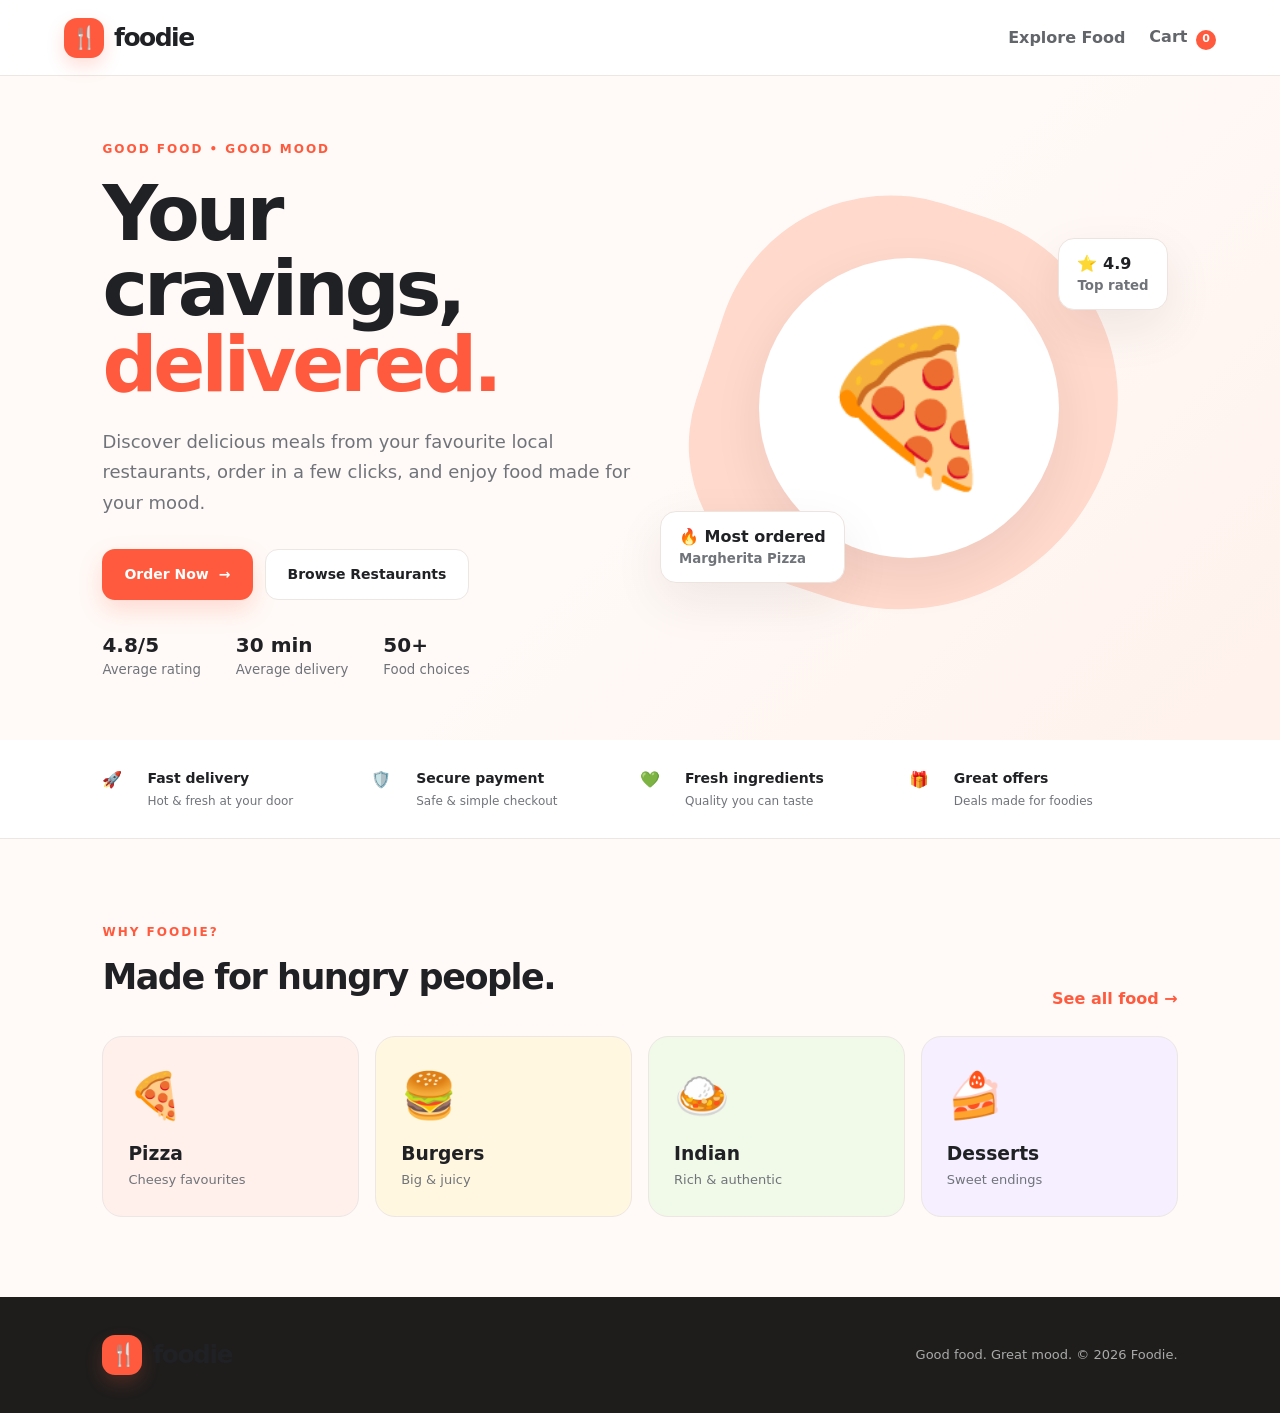
==== index.html @ fc05cea2 "Initial Foodie website" ====
<!DOCTYPE html>
<html lang="en">

<head>
    <meta charset="UTF-8">
    <meta name="viewport" content="width=device-width, initial-scale=1.0">

    <title>Foodie — Deliciousness Delivered</title>

    <link rel="stylesheet" href="style.css">
</head>

<body class="landing-page">

    <!-- ================= NAVBAR ================= -->

    <header class="navbar">

        <a class="brand" href="index.html">
            <span class="logo-mark">🍴</span>
            <span>foodie</span>
        </a>

        <nav>
            <a href="menu.html">Explore Food</a>

            <a href="cart.html">
                Cart
                <span class="cart-badge cart-count">0</span>
            </a>
        </nav>

    </header>


    <!-- ================= MAIN ================= -->

    <main>

        <!-- HERO SECTION -->

        <section class="hero">

            <div class="hero-copy">

                <span class="eyebrow">
                    GOOD FOOD • GOOD MOOD
                </span>

                <h1>
                    Your cravings,
                    <br>
                    <span>delivered.</span>
                </h1>

                <p>
                    Discover delicious meals from your favourite local
                    restaurants, order in a few clicks, and enjoy food
                    made for your mood.
                </p>


                <div class="hero-actions">

                    <a class="btn btn-primary" href="menu.html">
                        Order Now
                        <span>→</span>
                    </a>

                    <a class="btn btn-light" href="menu.html#restaurants">
                        Browse Restaurants
                    </a>

                </div>


                <div class="trust-row">

                    <div>
                        <strong>4.8/5</strong>
                        <small>Average rating</small>
                    </div>

                    <div>
                        <strong>30 min</strong>
                        <small>Average delivery</small>
                    </div>

                    <div>
                        <strong>50+</strong>
                        <small>Food choices</small>
                    </div>

                </div>

            </div>


            <!-- HERO FOOD DESIGN -->

            <div class="hero-art">

                <div class="blob"></div>

                <div class="food-card floating-card card-top">
                    ⭐ 4.9
                    <small>Top rated</small>
                </div>

                <div class="food-plate">
                    🍕
                </div>

                <div class="food-card floating-card card-bottom">
                    🔥 Most ordered
                    <small>Margherita Pizza</small>
                </div>

            </div>

        </section>


        <!-- ================= FEATURES ================= -->

        <section class="feature-strip">

            <div>
                🚀
                <strong>Fast delivery</strong>
                <span>Hot & fresh at your door</span>
            </div>

            <div>
                🛡️
                <strong>Secure payment</strong>
                <span>Safe & simple checkout</span>
            </div>

            <div>
                💚
                <strong>Fresh ingredients</strong>
                <span>Quality you can taste</span>
            </div>

            <div>
                🎁
                <strong>Great offers</strong>
                <span>Deals made for foodies</span>
            </div>

        </section>


        <!-- ================= CATEGORIES ================= -->

        <section class="home-section">

            <div class="section-heading">

                <div>

                    <span class="eyebrow">
                        WHY FOODIE?
                    </span>

                    <h2>
                        Made for hungry people.
                    </h2>

                </div>

                <a href="menu.html">
                    See all food →
                </a>

            </div>


            <div class="category-grid">

                <a href="menu.html?category=Pizza"
                   class="category-card pizza">

                    <span>🍕</span>

                    <h3>Pizza</h3>

                    <p>
                        Cheesy favourites
                    </p>

                </a>


                <a href="menu.html?category=Burger"
                   class="category-card burger">

                    <span>🍔</span>

                    <h3>Burgers</h3>

                    <p>
                        Big & juicy
                    </p>

                </a>


                <a href="menu.html?category=Indian"
                   class="category-card indian">

                    <span>🍛</span>

                    <h3>Indian</h3>

                    <p>
                        Rich & authentic
                    </p>

                </a>


                <a href="menu.html?category=Dessert"
                   class="category-card dessert">

                    <span>🍰</span>

                    <h3>Desserts</h3>

                    <p>
                        Sweet endings
                    </p>

                </a>

            </div>

        </section>

    </main>


    <!-- ================= FOOTER ================= -->

    <footer class="footer">

        <div class="brand">

            <span class="logo-mark">
                🍴
            </span>

            <span>
                foodie
            </span>

        </div>

        <p>
            Good food. Great mood. © 2026 Foodie.
        </p>

    </footer>

</body>

</html>
---- style.css ----
/* =========================================
   FOODIE WEBSITE
   MAIN CSS
========================================= */


/* =========================================
   ROOT VARIABLES
========================================= */

:root {

    --primary: #ff5a3d;

    --primary-dark: #e94328;

    --ink: #202124;

    --muted: #70747a;

    --bg: #fffaf7;

    --card: #ffffff;

    --line: #ece7e3;

    --green: #21a366;

    --shadow:
        0 18px 50px rgba(50, 30, 20, 0.08);

    font-family:
        Inter,
        ui-sans-serif,
        system-ui,
        -apple-system,
        BlinkMacSystemFont,
        "Segoe UI",
        sans-serif;
}


/* =========================================
   BASIC RESET
========================================= */

* {

    box-sizing: border-box;

}


html {

    scroll-behavior: smooth;

}


body {

    margin: 0;

    background: var(--bg);

    color: var(--ink);

    line-height: 1.5;

}


a {

    text-decoration: none;

    color: inherit;

}


/* =========================================
   NAVBAR
========================================= */

.navbar {

    height: 76px;

    padding:
        0
        clamp(20px, 5vw, 80px);

    display: flex;

    align-items: center;

    gap: 35px;

    background:
        rgba(255, 255, 255, 0.9);

    border-bottom:
        1px solid var(--line);

    position: sticky;

    top: 0;

    z-index: 10;

    backdrop-filter: blur(12px);

}


/* BRAND */

.brand {

    display: flex;

    align-items: center;

    gap: 10px;

    font-size: 25px;

    font-weight: 900;

    letter-spacing: -1.5px;

    color: var(--ink);

}


/* LOGO */

.logo-mark {

    display: grid;

    place-items: center;

    width: 40px;

    height: 40px;

    border-radius: 13px;

    background:
        var(--primary);

    color: white;

    font-size: 22px;

    box-shadow:
        0 8px 18px #ff5a3d33;

}


/* NAV LINKS */

.navbar nav {

    display: flex;

    align-items: center;

    gap: 24px;

    margin-left: auto;

    font-weight: 700;

    color: #62656a;

}


.navbar nav a:hover,

.navbar nav a.active {

    color: var(--primary);

}


/* CART BADGE */

.cart-badge {

    display: inline-grid;

    place-items: center;

    min-width: 20px;

    height: 20px;

    padding: 0 5px;

    border-radius: 10px;

    background: var(--primary);

    color: white;

    font-size: 11px;

    margin-left: 3px;

}


/* =========================================
   SEARCH
========================================= */

.search-wrap {

    flex: 1;

    max-width: 430px;

    margin-left: auto;

    margin-right: auto;

    display: flex;

    align-items: center;

    gap: 10px;

    background: #f7f4f2;

    border:
        1px solid var(--line);

    padding: 10px 15px;

    border-radius: 14px;

}


.search-wrap input {

    border: 0;

    outline: 0;

    background: transparent;

    width: 100%;

    font-size: 14px;

}


/* =========================================
   HERO
========================================= */

.hero {

    min-height: 590px;

    display: grid;

    grid-template-columns: 1fr 1fr;

    align-items: center;

    padding:
        60px
        clamp(25px, 8vw, 130px);

    overflow: hidden;

    background:
        linear-gradient(
            135deg,
            #fffaf7 55%,
            #fff1eb
        );

}


/* HERO TEXT */

.eyebrow {

    font-size: 12px;

    font-weight: 900;

    letter-spacing: 2px;

    color: var(--primary);

}


h1 {

    font-size:
        clamp(44px, 6vw, 78px);

    line-height: .98;

    letter-spacing: -4px;

    margin:
        16px 0 25px;

}


h1 span,

.menu-hero h1 span {

    color: var(--primary);

}


.hero-copy > p {

    max-width: 570px;

    font-size: 18px;

    color: var(--muted);

    line-height: 1.7;

}


/* HERO BUTTONS */

.hero-actions {

    display: flex;

    gap: 12px;

    margin: 30px 0;

}


/* =========================================
   BUTTONS
========================================= */

.btn {

    border: 0;

    border-radius: 13px;

    padding:
        14px
        22px;

    font-weight: 800;

    display: inline-flex;

    justify-content: center;

    align-items: center;

    gap: 10px;

    cursor: pointer;

    font-size: 14px;

    transition: .2s;

}


.btn-primary {

    background:
        var(--primary);

    color: white;

    box-shadow:
        0 10px 25px #ff5a3d33;

}


.btn-primary:hover {

    background:
        var(--primary-dark);

    transform:
        translateY(-1px);

}


.btn-light {

    background: white;

    border:
        1px solid var(--line);

}


.full {

    width: 100%;

}


/* =========================================
   HERO TRUST
========================================= */

.trust-row {

    display: flex;

    gap: 35px;

}


.trust-row div {

    display: flex;

    flex-direction: column;

}


.trust-row strong {

    font-size: 20px;

}


.trust-row small,

.food-card small {

    color: var(--muted);

}


/* =========================================
   HERO IMAGE/FOOD
========================================= */

.hero-art {

    min-height: 450px;

    position: relative;

    display: grid;

    place-items: center;

}


.blob {

    position: absolute;

    width: 410px;

    height: 410px;

    background: #ffd9cc;

    border-radius:
        48%
        52%
        60%
        40%;

    transform:
        rotate(18deg);

}


.food-plate {

    position: relative;

    z-index: 2;

    width: 300px;

    height: 300px;

    border-radius: 50%;

    display: grid;

    place-items: center;

    background: white;

    box-shadow:
        var(--shadow);

    font-size: 150px;

}


.floating-card {

    position: absolute;

    z-index: 3;

    background: white;

    border:
        1px solid #eee4df;

    border-radius: 16px;

    padding:
        13px
        18px;

    box-shadow:
        var(--shadow);

    font-weight: 800;

    display: flex;

    flex-direction: column;

}


.card-top {

    top: 55px;

    right: 10px;

}


.card-bottom {

    bottom: 50px;

    left: 20px;

}


/* =========================================
   FEATURE STRIP
========================================= */

.feature-strip {

    display: grid;

    grid-template-columns:
        repeat(4, 1fr);

    background: white;

    padding:
        28px
        clamp(25px, 8vw, 130px);

    border-bottom:
        1px solid var(--line);

}


.feature-strip div {

    display: grid;

    grid-template-columns:
        35px 1fr;

    column-gap: 10px;

}


.feature-strip strong,

.feature-strip span {

    grid-column: 2;

}


.feature-strip strong {

    font-size: 14px;

}


.feature-strip span {

    font-size: 12px;

    color: var(--muted);

}


/* =========================================
   HOME CATEGORIES
========================================= */

.home-section {

    padding:
        80px
        clamp(25px, 8vw, 130px);

}


.section-heading {

    display: flex;

    justify-content: space-between;

    align-items: end;

    margin-bottom: 25px;

}


.section-heading h2,

.restaurant-banner h2 {

    font-size: 35px;

    letter-spacing: -1.5px;

    margin: 8px 0;

}


.section-heading > a {

    color: var(--primary);

    font-weight: 800;

}


/* CATEGORY GRID */

.category-grid {

    display: grid;

    grid-template-columns:
        repeat(4, 1fr);

    gap: 16px;

}


.category-card {

    padding: 25px;

    border-radius: 20px;

    min-height: 170px;

    border:
        1px solid var(--line);

    transition: .2s;

}


.category-card:hover {

    transform:
        translateY(-5px);

    box-shadow:
        var(--shadow);

}


.category-card span {

    font-size: 45px;

}


.category-card h3 {

    margin:
        10px 0 0;

}


.category-card p {

    margin:
        2px 0;

    color: var(--muted);

    font-size: 13px;

}


.pizza {

    background: #fff0ec;

}


.burger {

    background: #fff7df;

}


.indian {

    background: #f1f9e9;

}


.dessert {

    background: #f5efff;

}


/* =========================================
   FOOTER
========================================= */

.footer {

    padding:
        35px
        clamp(25px, 8vw, 130px);

    background:
        #1e1d1c;

    color: white;

    display: flex;

    justify-content: space-between;

    align-items: center;

}


.footer p {

    color: #aaa;

    font-size: 13px;

}


/* =========================================
   MENU PAGE
========================================= */

.menu-main,

.checkout-main {

    max-width: 1250px;

    margin: auto;

    padding:
        50px
        25px
        90px;

}


.menu-hero {

    display: flex;

    justify-content: space-between;

    align-items: end;

    margin-bottom: 35px;

}


.menu-hero h1 {

    font-size: 52px;

    letter-spacing: -3px;

    margin-bottom: 0;

}


/* DELIVERY */

.delivery-pill {

    display: flex;

    align-items: center;

    gap: 12px;

    padding:
        12px
        17px;

    background: white;

    border:
        1px solid var(--line);

    border-radius: 15px;

    box-shadow:
        0 8px 30px #00000008;

}


.delivery-pill span {

    display: flex;

    flex-direction: column;

    font-size: 13px;

}


.delivery-pill small {

    color: var(--muted);

}


/* FILTER */

.filter-area {

    display: flex;

    gap: 15px;

    justify-content: space-between;

    margin-bottom: 30px;

}


.chips {

    display: flex;

    gap: 8px;

    flex-wrap: wrap;

}


.chip {

    border:
        1px solid var(--line);

    background: white;

    padding:
        10px
        15px;

    border-radius: 20px;

    font-weight: 700;

    cursor: pointer;

}


.chip.active,

.chip:hover {

    background:
        var(--primary);

    border-color:
        var(--primary);

    color: white;

}


/* SORT */

.sort-select {

    border:
        1px solid var(--line);

    border-radius: 12px;

    background: white;

    padding:
        0
        14px;

    font-weight: 700;

}


/* =========================================
   RESTAURANT BANNER
========================================= */

.restaurant-banner {

    background:
        #2a2623;

    color: white;

    border-radius: 22px;

    padding:
        28px
        35px;

    display: flex;

    justify-content: space-between;

    align-items: center;

    margin-bottom: 25px;

}


.restaurant-banner h2 {

    margin:
        5px 0;

    font-size: 28px;

}


.restaurant-banner p {

    margin: 0;

    color: #c4bfbc;

}


.banner-icon {

    font-size: 60px;

}


/* =========================================
   FOOD GRID
========================================= */

.food-grid {

    display: grid;

    grid-template-columns:
        repeat(3, 1fr);

    gap: 20px;

}


.food-card-item {

    background: white;

    border:
        1px solid var(--line);

    border-radius: 20px;

    overflow: hidden;

    box-shadow:
        0 8px 25px #00000005;

    transition: .2s;

}


.food-card-item:hover {

    transform:
        translateY(-4px);

    box-shadow:
        var(--shadow);

}


/* FOOD IMAGE */

.food-image {

    height: 190px;

    display: grid;

    place-items: center;

    font-size: 85px;

    position: relative;

}


.food-image .tag {

    position: absolute;

    top: 12px;

    left: 12px;

    background: white;

    border-radius: 8px;

    padding:
        5px
        8px;

    font-size: 11px;

    font-weight: 900;

}


/* FOOD INFO */

.food-info {

    padding: 18px;

}


.food-info h3 {

    margin:
        0 0 4px;

    font-size: 18px;

}


.restaurant {

    color: var(--muted);

    font-size: 12px;

}


.rating {

    color: #e99b00;

    font-weight: 800;

    font-size: 13px;

}


.food-bottom {

    display: flex;

    justify-content: space-between;

    align-items: center;

    margin-top: 15px;

}


.price {

    font-weight: 900;

    font-size: 18px;

}


/* ADD BUTTON */

.add-btn {

    border: 0;

    background:
        #fff0ec;

    color:
        var(--primary);

    border-radius: 10px;

    padding:
        9px
        14px;

    font-weight: 900;

    cursor: pointer;

}


.add-btn:hover {

    background:
        var(--primary);

    color: white;

}


/* =========================================
   EMPTY STATE
========================================= */

.empty-state {

    text-align: center;

    padding: 60px 20px;

    color: var(--muted);

}


.empty-state span {

    font-size: 45px;

}


.empty-state h3 {

    color: var(--ink);

    margin-bottom: 3px;

}


.hidden {

    display: none !important;

}


/* =========================================
   PAGE TITLE
========================================= */

.page-title h1 {

    font-size: 48px;

    letter-spacing: -2px;

    margin:
        10px 0;

}


.page-title p {

    color: var(--muted);

}


/* =========================================
   CART
========================================= */

.cart-layout,

.checkout-layout {

    display: grid;

    grid-template-columns:
        1.6fr
        .8fr;

    gap: 25px;

    align-items: start;

}


.cart-panel,

.form-panel,

.summary-card {

    background: white;

    border:
        1px solid var(--line);

    border-radius: 20px;

    padding: 25px;

}


/* CART HEADER */

.panel-head {

    display: flex;

    justify-content: space-between;

    border-bottom:
        1px solid var(--line);

    padding-bottom: 15px;

    margin-bottom: 5px;

}


.panel-head h2,

.summary-card h2 {

    margin: 0;

}


.panel-head span {

    color: var(--muted);

    font-size: 13px;

}


/* CART LINE */

.cart-line {

    display: grid;

    grid-template-columns:
        75px
        1fr
        auto;

    gap: 15px;

    align-items: center;

    padding:
        17px 0;

    border-bottom:
        1px solid var(--line);

}


.cart-thumb {

    width: 75px;

    height: 65px;

    border-radius: 12px;

    display: grid;

    place-items: center;

    font-size: 35px;

}


.cart-line h3 {

    margin: 0;

    font-size: 15px;

}


.cart-line p {

    margin:
        3px 0;

    color: var(--muted);

    font-size: 12px;

}


.remove {

    border: 0;

    background: transparent;

    color: #aaa;

    cursor: pointer;

    font-size: 12px;

}


/* QUANTITY */

.qty {

    display: flex;

    align-items: center;

    gap: 10px;

}


.qty button {

    width: 27px;

    height: 27px;

    border:
        1px solid var(--line);

    border-radius: 8px;

    background: white;

    cursor: pointer;

}


/* =========================================
   SUMMARY
========================================= */

.summary-card {

    position: sticky;

    top: 95px;

}


.summary-row,

.total-row {

    display: flex;

    justify-content: space-between;

    padding:
        11px 0;

    color: var(--muted);

}


.total-row {

    border-top:
        1px solid var(--line);

    margin-top: 12px;

    padding-top: 18px;

    color: var(--ink);

    font-size: 17px;

}


.total-row strong {

    font-size: 23px;

}


/* =========================================
   COUPON
========================================= */

.coupon {

    display: flex;

    margin-top: 15px;

}


.coupon input {

    min-width: 0;

    flex: 1;

    border:
        1px solid var(--line);

    padding: 11px;

    border-radius:
        10px 0 0 10px;

    outline: none;

}


.coupon button {

    border: 0;

    background:
        #262321;

    color: white;

    border-radius:
        0 10px 10px 0;

    padding:
        0 15px;

    font-weight: 800;

}


.coupon-msg {

    font-size: 12px;

    color: var(--green);

    height: 14px;

}


.secure-note {

    text-align: center;

    color: #999;

    font-size: 11px;

}


/* =========================================
   CHECKOUT STEPS
========================================= */

.steps {

    display: flex;

    gap: 14px;

    justify-content: center;

    align-items: center;

    margin-bottom: 35px;

    color: #999;

    font-size: 13px;

    font-weight: 800;

}


.steps .done {

    color:
        var(--green);

}


.steps .current {

    color:
        var(--primary);

}


/* =========================================
   FORM
========================================= */

label {

    display: block;

    font-size: 13px;

    font-weight: 800;

    margin-bottom: 17px;

}


label input,

label textarea {

    display: block;

    width: 100%;

    margin-top: 7px;

    padding:
        13px
        14px;

    border:
        1px solid var(--line);

    border-radius: 11px;

    background: white;

    outline: none;

    font: inherit;

    font-weight: 400;

}


label input:focus,

label textarea:focus {

    border-color:
        var(--primary);

    box-shadow:
        0 0 0 3px #ff5a3d12;

}


.form-grid {

    display: grid;

    grid-template-columns:
        1fr
        1fr;

    gap: 15px;

}


.optional {

    color: #aaa;

    font-weight: 400;

}


/* =========================================
   PAYMENT
========================================= */

.payment-heading {

    font-size: 18px;

    margin-top: 25px;

}


.payment-options {

    display: grid;

    gap: 10px;

    margin-bottom: 20px;

}


.payment-option {

    border:
        1px solid var(--line);

    border-radius: 13px;

    padding: 13px;

    display: flex;

    align-items: center;

    gap: 12px;

    cursor: pointer;

}


.payment-option input {

    width: auto;

    margin: 0;

}


.payment-option > span {

    font-size: 23px;

}


.payment-option div {

    display: flex;

    flex-direction: column;

}


.payment-option small {

    font-weight: 400;

    color: var(--muted);

}


/* =========================================
   MINI ORDER SUMMARY
========================================= */

.mini-summary {

    position: sticky;

}


.mini-item {

    display: flex;

    justify-content: space-between;

    padding: 10px 0;

    font-size: 13px;

}


/* =========================================
   SUCCESS PAGE
========================================= */

.success-page {

    min-height: 100vh;

    display: grid;

    place-items: center;

    padding: 25px;

    background:
        linear-gradient(
            135deg,
            #fffaf7,
            #ffe9e0
        );

}


.success-card {

    background: white;

    max-width: 520px;

    width: 100%;

    padding: 45px;

    border-radius: 25px;

    box-shadow:
        var(--shadow);

    text-align: center;

}


.success-icon {

    width: 75px;

    height: 75px;

    border-radius: 50%;

    background:
        #e8f8ef;

    color:
        var(--green);

    display: grid;

    place-items: center;

    font-size: 40px;

    font-weight: 900;

    margin:
        0 auto 25px;

}


.success-card h1 {

    font-size: 45px;

    letter-spacing: -2px;

    margin:
        10px 0;

}


.success-card p {

    color: var(--muted);

}


.order-number {

    background:
        #f7f4f2;

    border-radius: 12px;

    padding: 13px;

    font-weight: 900;

    margin: 25px 0;

}


/* SUCCESS INFORMATION */

.success-info {

    text-align: left;

    border-top:
        1px solid var(--line);

    border-bottom:
        1px solid var(--line);

    padding: 10px 0;

    margin-bottom: 25px;

}


.success-info div {

    display: grid;

    grid-template-columns:
        30px 1fr;

    column-gap: 8px;

    padding: 10px;

}


.success-info b,

.success-info small {

    grid-column: 2;

}


.success-info b {

    font-size: 13px;

}


.success-info small {

    color: var(--muted);

}


/* BACK LINK */

.text-link {

    display: block;

    color: var(--primary);

    font-weight: 800;

    margin-top: 18px;

    font-size: 13px;

}


/* =========================================
   TABLET
========================================= */

@media(max-width: 850px) {

    .hero {

        grid-template-columns: 1fr;

        padding-top: 45px;

    }


    .hero-art {

        min-height: 330px;

    }


    .feature-strip {

        grid-template-columns:
            1fr
            1fr;

        gap: 25px;

    }


    .category-grid {

        grid-template-columns:
            1fr
            1fr;

    }


    .food-grid {

        grid-template-columns:
            1fr
            1fr;

    }


    .cart-layout,

    .checkout-layout {

        grid-template-columns:
            1fr;

    }


    .summary-card {

        position: static;

    }


    .navbar {

        gap: 12px;

    }


    .navbar nav {

        gap: 12px;

    }


    .search-wrap {

        order: 3;

        flex-basis: 100%;

        max-width: none;

        margin: 0;

    }


    .navbar {

        height: auto;

        min-height: 76px;

        flex-wrap: wrap;

        padding:
            12px 20px;

    }


    .menu-hero {

        align-items: start;

        flex-direction: column;

        gap: 20px;

    }


    .filter-area {

        align-items: start;

        flex-direction: column;

    }


    .sort-select {

        height: 42px;

    }


    .footer {

        flex-direction: column;

        gap: 10px;

    }


    .hero h1 {

        letter-spacing: -2px;

    }

}


/* =========================================
   MOBILE
========================================= */

@media(max-width: 550px) {

    .food-grid {

        grid-template-columns: 1fr;

    }


    .category-grid {

        grid-template-columns:
            1fr
            1fr;

    }


    .feature-strip {

        grid-template-columns: 1fr;

    }


    .form-grid {

        grid-template-columns: 1fr;

    }


    .hero-art {

        transform:
            scale(.85);

    }


    .trust-row {

        gap: 15px;

    }


    .success-card {

        padding:
            30px 20px;

    }


    .navbar nav {

        font-size: 12px;

    }


    .cart-line {

        grid-template-columns:
            55px
            1fr;

    }


    .cart-line > strong {

        grid-column: 2;

    }


    .cart-line .qty {

        grid-column: 2;

    }


    .cart-thumb {

        width: 55px;

    }

}
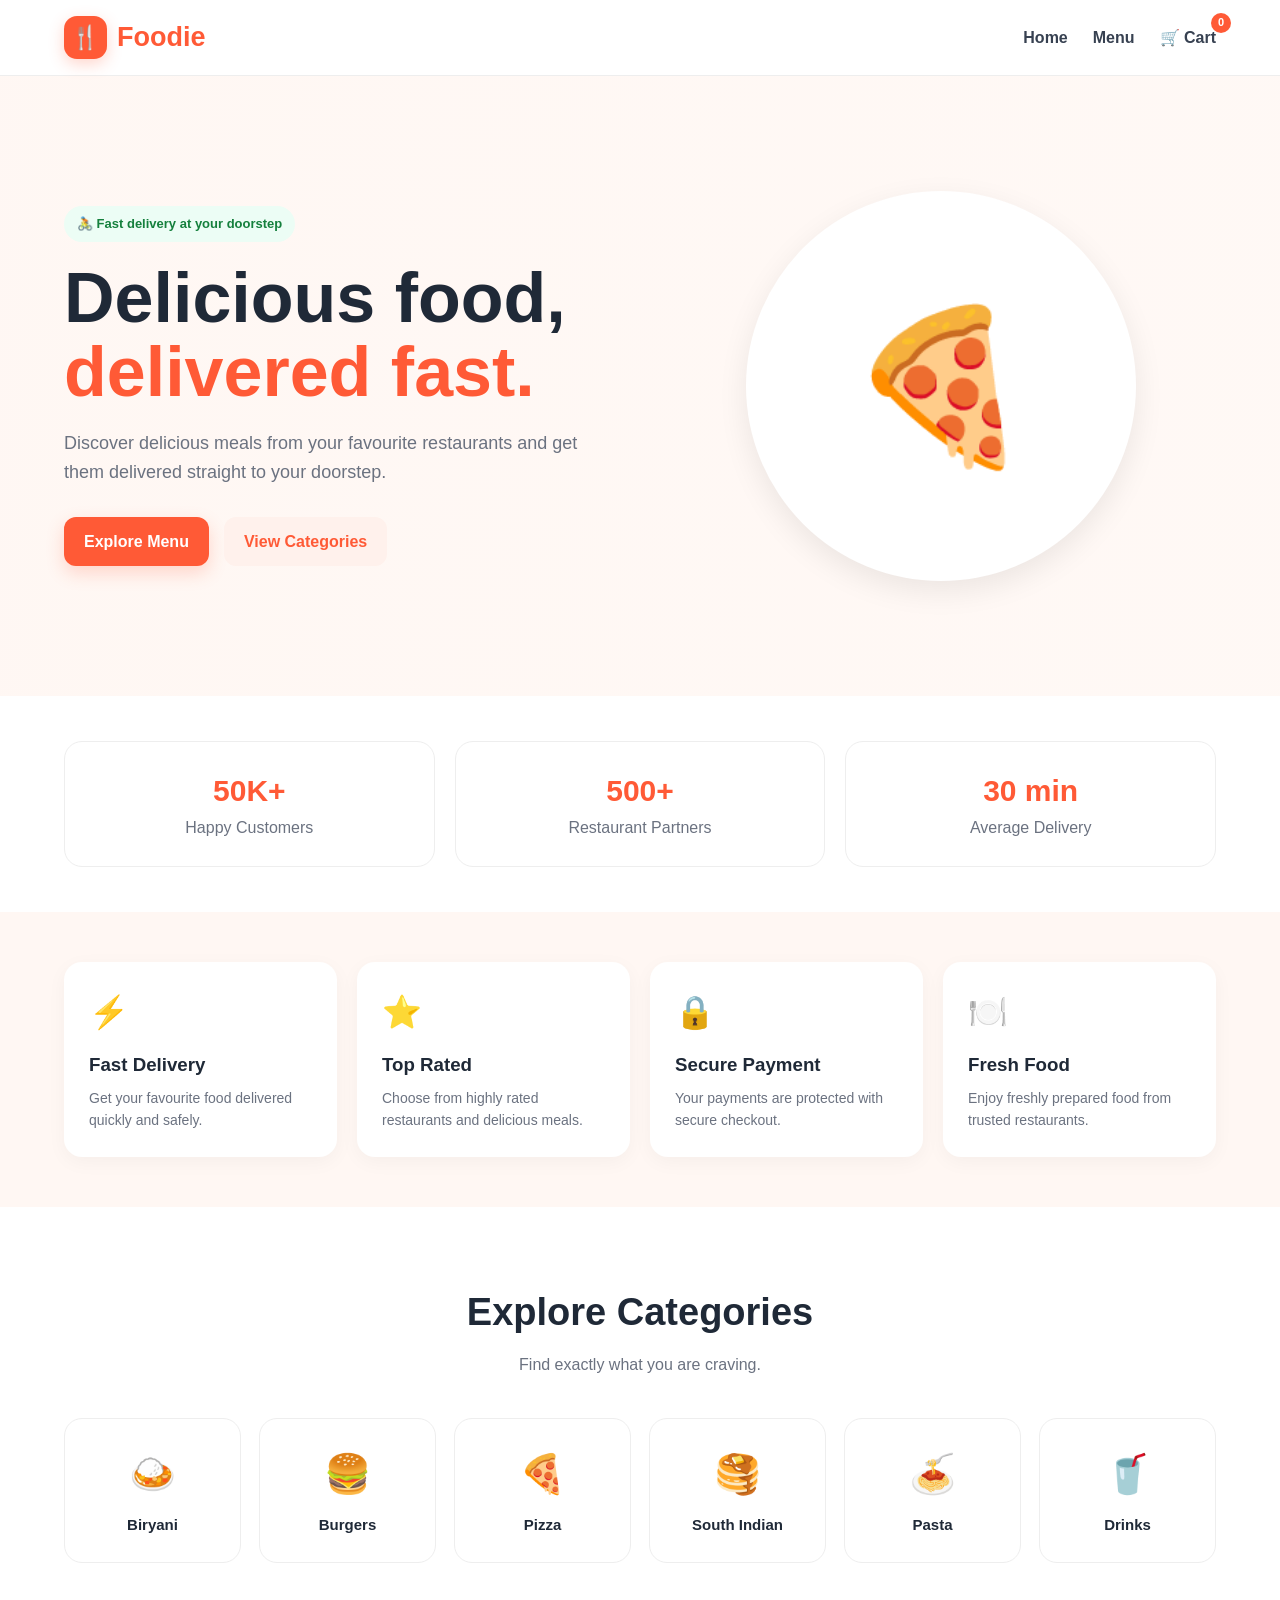
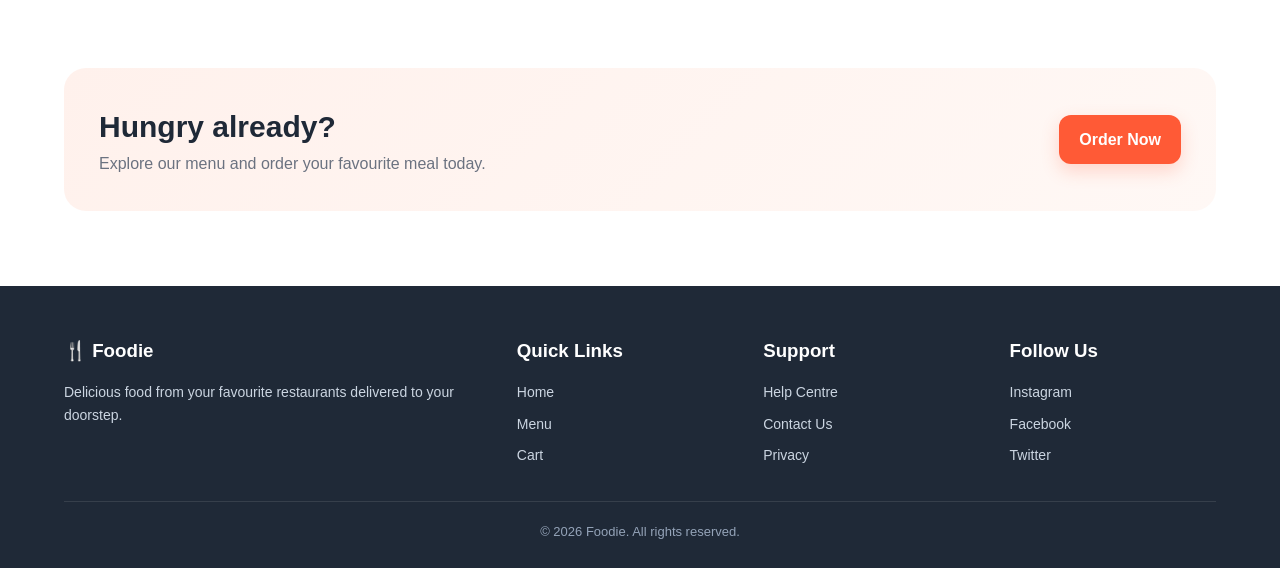
==== commit 87f50e42: "Initial Foodie website" ====
--- a/index.html
+++ b/index.html
@@ -5,264 +5,325 @@
     <meta charset="UTF-8">
     <meta name="viewport" content="width=device-width, initial-scale=1.0">
 
-    <title>Foodie — Deliciousness Delivered</title>
+    <title>Foodie - Delicious Food Delivered</title>
 
     <link rel="stylesheet" href="style.css">
 </head>
 
-<body class="landing-page">
-
-    <!-- ================= NAVBAR ================= -->
-
+<body>
+
+    <!-- NAVBAR -->
     <header class="navbar">
 
-        <a class="brand" href="index.html">
-            <span class="logo-mark">🍴</span>
-            <span>foodie</span>
-        </a>
-
-        <nav>
-            <a href="menu.html">Explore Food</a>
-
-            <a href="cart.html">
-                Cart
-                <span class="cart-badge cart-count">0</span>
+        <div class="container nav-container">
+
+            <a href="index.html" class="logo">
+                <span class="logo-icon">🍴</span>
+                Foodie
             </a>
-        </nav>
+
+            <nav class="nav-links">
+                <a href="index.html">Home</a>
+                <a href="menu.html">Menu</a>
+
+                <a href="cart.html" class="cart-link">
+                    🛒 Cart
+                    <span class="cart-count">0</span>
+                </a>
+            </nav>
+
+        </div>
 
     </header>
 
 
-    <!-- ================= MAIN ================= -->
-
-    <main>
-
-        <!-- HERO SECTION -->
-
-        <section class="hero">
-
-            <div class="hero-copy">
-
-                <span class="eyebrow">
-                    GOOD FOOD • GOOD MOOD
-                </span>
+    <!-- HERO -->
+    <section class="hero">
+
+        <div class="container hero-container">
+
+            <div class="hero-content">
+
+                <div class="delivery-pill">
+                    🚴 Fast delivery at your doorstep
+                </div>
 
                 <h1>
-                    Your cravings,
-                    <br>
-                    <span>delivered.</span>
+                    Delicious food,
+                    <span>delivered fast.</span>
                 </h1>
 
                 <p>
-                    Discover delicious meals from your favourite local
-                    restaurants, order in a few clicks, and enjoy food
-                    made for your mood.
-                </p>
-
-
-                <div class="hero-actions">
-
-                    <a class="btn btn-primary" href="menu.html">
-                        Order Now
-                        <span>→</span>
+                    Discover delicious meals from your favourite
+                    restaurants and get them delivered straight
+                    to your doorstep.
+                </p>
+
+                <div class="hero-buttons">
+
+                    <a href="menu.html" class="primary-btn">
+                        Explore Menu
                     </a>
 
-                    <a class="btn btn-light" href="menu.html#restaurants">
-                        Browse Restaurants
+                    <a href="#categories" class="secondary-btn">
+                        View Categories
                     </a>
 
                 </div>
 
-
-                <div class="trust-row">
-
-                    <div>
-                        <strong>4.8/5</strong>
-                        <small>Average rating</small>
-                    </div>
-
-                    <div>
-                        <strong>30 min</strong>
-                        <small>Average delivery</small>
-                    </div>
-
-                    <div>
-                        <strong>50+</strong>
-                        <small>Food choices</small>
-                    </div>
-
-                </div>
-
-            </div>
-
-
-            <!-- HERO FOOD DESIGN -->
-
-            <div class="hero-art">
-
-                <div class="blob"></div>
-
-                <div class="food-card floating-card card-top">
-                    ⭐ 4.9
-                    <small>Top rated</small>
-                </div>
-
-                <div class="food-plate">
+            </div>
+
+
+            <div class="hero-image">
+
+                <div class="hero-food-circle">
                     🍕
                 </div>
 
-                <div class="food-card floating-card card-bottom">
-                    🔥 Most ordered
-                    <small>Margherita Pizza</small>
-                </div>
-
-            </div>
-
-        </section>
-
-
-        <!-- ================= FEATURES ================= -->
-
-        <section class="feature-strip">
-
-            <div>
-                🚀
-                <strong>Fast delivery</strong>
-                <span>Hot & fresh at your door</span>
-            </div>
-
-            <div>
-                🛡️
-                <strong>Secure payment</strong>
-                <span>Safe & simple checkout</span>
-            </div>
-
-            <div>
-                💚
-                <strong>Fresh ingredients</strong>
-                <span>Quality you can taste</span>
-            </div>
-
-            <div>
-                🎁
-                <strong>Great offers</strong>
-                <span>Deals made for foodies</span>
-            </div>
-
-        </section>
-
-
-        <!-- ================= CATEGORIES ================= -->
-
-        <section class="home-section">
+            </div>
+
+        </div>
+
+    </section>
+
+
+    <!-- STATS -->
+    <section class="stats">
+
+        <div class="container stats-grid">
+
+            <div class="stat-card">
+                <h3>50K+</h3>
+                <p>Happy Customers</p>
+            </div>
+
+            <div class="stat-card">
+                <h3>500+</h3>
+                <p>Restaurant Partners</p>
+            </div>
+
+            <div class="stat-card">
+                <h3>30 min</h3>
+                <p>Average Delivery</p>
+            </div>
+
+        </div>
+
+    </section>
+
+
+    <!-- FEATURES -->
+    <section class="feature-strip">
+
+        <div class="container feature-grid">
+
+            <div class="feature-card">
+
+                <div class="feature-icon">⚡</div>
+
+                <h3>Fast Delivery</h3>
+
+                <p>
+                    Get your favourite food delivered
+                    quickly and safely.
+                </p>
+
+            </div>
+
+
+            <div class="feature-card">
+
+                <div class="feature-icon">⭐</div>
+
+                <h3>Top Rated</h3>
+
+                <p>
+                    Choose from highly rated restaurants
+                    and delicious meals.
+                </p>
+
+            </div>
+
+
+            <div class="feature-card">
+
+                <div class="feature-icon">🔒</div>
+
+                <h3>Secure Payment</h3>
+
+                <p>
+                    Your payments are protected with
+                    secure checkout.
+                </p>
+
+            </div>
+
+
+            <div class="feature-card">
+
+                <div class="feature-icon">🍽️</div>
+
+                <h3>Fresh Food</h3>
+
+                <p>
+                    Enjoy freshly prepared food from
+                    trusted restaurants.
+                </p>
+
+            </div>
+
+        </div>
+
+    </section>
+
+
+    <!-- CATEGORIES -->
+    <section class="section" id="categories">
+
+        <div class="container">
 
             <div class="section-heading">
 
-                <div>
-
-                    <span class="eyebrow">
-                        WHY FOODIE?
-                    </span>
-
-                    <h2>
-                        Made for hungry people.
-                    </h2>
-
-                </div>
-
-                <a href="menu.html">
-                    See all food →
-                </a>
+                <h2>Explore Categories</h2>
+
+                <p>
+                    Find exactly what you are craving.
+                </p>
 
             </div>
 
 
             <div class="category-grid">
 
-                <a href="menu.html?category=Pizza"
-                   class="category-card pizza">
-
-                    <span>🍕</span>
-
+                <a href="menu.html" class="category-card">
+                    <div class="category-icon">🍛</div>
+                    <h3>Biryani</h3>
+                </a>
+
+                <a href="menu.html" class="category-card">
+                    <div class="category-icon">🍔</div>
+                    <h3>Burgers</h3>
+                </a>
+
+                <a href="menu.html" class="category-card">
+                    <div class="category-icon">🍕</div>
                     <h3>Pizza</h3>
-
-                    <p>
-                        Cheesy favourites
-                    </p>
-
-                </a>
-
-
-                <a href="menu.html?category=Burger"
-                   class="category-card burger">
-
-                    <span>🍔</span>
-
-                    <h3>Burgers</h3>
-
-                    <p>
-                        Big & juicy
-                    </p>
-
-                </a>
-
-
-                <a href="menu.html?category=Indian"
-                   class="category-card indian">
-
-                    <span>🍛</span>
-
-                    <h3>Indian</h3>
-
-                    <p>
-                        Rich & authentic
-                    </p>
-
-                </a>
-
-
-                <a href="menu.html?category=Dessert"
-                   class="category-card dessert">
-
-                    <span>🍰</span>
-
-                    <h3>Desserts</h3>
-
-                    <p>
-                        Sweet endings
-                    </p>
-
-                </a>
-
-            </div>
-
-        </section>
-
-    </main>
-
-
-    <!-- ================= FOOTER ================= -->
-
+                </a>
+
+                <a href="menu.html" class="category-card">
+                    <div class="category-icon">🥞</div>
+                    <h3>South Indian</h3>
+                </a>
+
+                <a href="menu.html" class="category-card">
+                    <div class="category-icon">🍝</div>
+                    <h3>Pasta</h3>
+                </a>
+
+                <a href="menu.html" class="category-card">
+                    <div class="category-icon">🥤</div>
+                    <h3>Drinks</h3>
+                </a>
+
+            </div>
+
+        </div>
+
+    </section>
+
+
+    <!-- CTA -->
+    <section class="cta-section">
+
+        <div class="container cta-box">
+
+            <div>
+                <h2>Hungry already?</h2>
+
+                <p>
+                    Explore our menu and order your
+                    favourite meal today.
+                </p>
+            </div>
+
+            <a href="menu.html" class="primary-btn">
+                Order Now
+            </a>
+
+        </div>
+
+    </section>
+
+
+    <!-- FOOTER -->
     <footer class="footer">
 
-        <div class="brand">
-
-            <span class="logo-mark">
-                🍴
-            </span>
-
-            <span>
-                foodie
-            </span>
-
-        </div>
-
-        <p>
-            Good food. Great mood. © 2026 Foodie.
-        </p>
+        <div class="container footer-grid">
+
+            <div>
+
+                <h3>🍴 Foodie</h3>
+
+                <p>
+                    Delicious food from your favourite
+                    restaurants delivered to your doorstep.
+                </p>
+
+            </div>
+
+
+            <div>
+
+                <h3>Quick Links</h3>
+
+                <div class="footer-links">
+                    <a href="index.html">Home</a>
+                    <a href="menu.html">Menu</a>
+                    <a href="cart.html">Cart</a>
+                </div>
+
+            </div>
+
+
+            <div>
+
+                <h3>Support</h3>
+
+                <div class="footer-links">
+                    <a href="#">Help Centre</a>
+                    <a href="#">Contact Us</a>
+                    <a href="#">Privacy</a>
+                </div>
+
+            </div>
+
+
+            <div>
+
+                <h3>Follow Us</h3>
+
+                <div class="footer-links">
+                    <a href="#">Instagram</a>
+                    <a href="#">Facebook</a>
+                    <a href="#">Twitter</a>
+                </div>
+
+            </div>
+
+        </div>
+
+
+        <div class="container footer-bottom">
+
+            © 2026 Foodie. All rights reserved.
+
+        </div>
 
     </footer>
 
+
+    <script src="script.js"></script>
+
 </body>
 
 </html>
--- a/style.css
+++ b/style.css
@@ -1,2254 +1,1837 @@
-/* =========================================
-   FOODIE WEBSITE
-   MAIN CSS
-========================================= */
-
-
-/* =========================================
-   ROOT VARIABLES
-========================================= */
+/* =========================================================
+   FOODIE - COMPLETE CSS
+   ========================================================= */
+
+* {
+    margin: 0;
+    padding: 0;
+    box-sizing: border-box;
+}
 
 :root {
-
-    --primary: #ff5a3d;
-
-    --primary-dark: #e94328;
-
-    --ink: #202124;
-
-    --muted: #70747a;
-
-    --bg: #fffaf7;
-
-    --card: #ffffff;
-
-    --line: #ece7e3;
-
-    --green: #21a366;
+    --primary: #ff5a36;
+    --primary-dark: #e84422;
+    --dark: #1f2937;
+    --text: #374151;
+    --muted: #6b7280;
+    --light: #fff7f3;
+    --white: #ffffff;
+    --border: #eeeeee;
+    --green: #16a34a;
 
     --shadow:
-        0 18px 50px rgba(50, 30, 20, 0.08);
-
+        0 10px 30px rgba(0, 0, 0, 0.08);
+
+    --radius: 18px;
+}
+
+html {
+    scroll-behavior: smooth;
+}
+
+body {
     font-family:
-        Inter,
-        ui-sans-serif,
-        system-ui,
-        -apple-system,
-        BlinkMacSystemFont,
-        "Segoe UI",
+        Arial,
+        Helvetica,
         sans-serif;
-}
-
-
-/* =========================================
-   BASIC RESET
-========================================= */
-
-* {
-
-    box-sizing: border-box;
-
-}
-
-
-html {
-
-    scroll-behavior: smooth;
-
-}
-
-
-body {
-
-    margin: 0;
-
-    background: var(--bg);
-
-    color: var(--ink);
-
-    line-height: 1.5;
-
-}
-
+
+    background: #ffffff;
+
+    color: var(--text);
+
+    line-height: 1.6;
+}
 
 a {
-
     text-decoration: none;
-
     color: inherit;
-
-}
-
-
-/* =========================================
+}
+
+button,
+input,
+select,
+textarea {
+    font-family: inherit;
+}
+
+button {
+    cursor: pointer;
+}
+
+img {
+    max-width: 100%;
+}
+
+
+/* =========================================================
+   CONTAINER
+   ========================================================= */
+
+.container {
+    width: 90%;
+    max-width: 1200px;
+
+    margin: auto;
+}
+
+
+/* =========================================================
    NAVBAR
-========================================= */
+   ========================================================= */
 
 .navbar {
-
-    height: 76px;
-
-    padding:
-        0
-        clamp(20px, 5vw, 80px);
-
-    display: flex;
-
-    align-items: center;
-
-    gap: 35px;
+    width: 100%;
+
+    background: white;
+
+    border-bottom:
+        1px solid var(--border);
+
+    position: sticky;
+
+    top: 0;
+
+    z-index: 1000;
+}
+
+.nav-container {
+    min-height: 75px;
+
+    display: flex;
+
+    align-items: center;
+
+    justify-content: space-between;
+
+    gap: 30px;
+}
+
+
+/* LOGO */
+
+.logo {
+    display: flex;
+
+    align-items: center;
+
+    gap: 10px;
+
+    font-size: 27px;
+
+    font-weight: 800;
+
+    color: var(--primary);
+}
+
+.logo-icon {
+    width: 43px;
+    height: 43px;
+
+    display: flex;
+
+    align-items: center;
+
+    justify-content: center;
+
+    border-radius: 13px;
+
+    background: var(--primary);
+
+    color: white;
+
+    font-size: 23px;
+
+    box-shadow:
+        0 5px 15px
+        rgba(255, 90, 54, 0.25);
+}
+
+
+/* NAV LINKS */
+
+.nav-links {
+    display: flex;
+
+    align-items: center;
+
+    gap: 25px;
+}
+
+.nav-links a {
+    color: var(--text);
+
+    font-weight: 600;
+
+    transition: 0.3s;
+}
+
+.nav-links a:hover {
+    color: var(--primary);
+}
+
+
+/* CART COUNT */
+
+.cart-link {
+    position: relative;
+}
+
+.cart-count {
+    position: absolute;
+
+    top: -12px;
+
+    right: -15px;
+
+    min-width: 20px;
+
+    height: 20px;
+
+    display: flex;
+
+    align-items: center;
+
+    justify-content: center;
+
+    background: var(--primary);
+
+    color: white;
+
+    font-size: 11px;
+
+    font-weight: bold;
+
+    border-radius: 50%;
+}
+
+
+/* =========================================================
+   BUTTONS
+   ========================================================= */
+
+.primary-btn,
+.secondary-btn,
+.add-cart-btn {
+    border: none;
+
+    border-radius: 12px;
+
+    padding: 12px 20px;
+
+    font-weight: 700;
+
+    transition: 0.3s;
+}
+
+.primary-btn {
+    display: inline-block;
+
+    background: var(--primary);
+
+    color: white;
+
+    box-shadow:
+        0 7px 18px
+        rgba(255, 90, 54, 0.22);
+}
+
+.primary-btn:hover {
+    background: var(--primary-dark);
+
+    transform: translateY(-2px);
+}
+
+.secondary-btn {
+    display: inline-block;
+
+    background: #fff1ec;
+
+    color: var(--primary);
+}
+
+.secondary-btn:hover {
+    background: #ffe3da;
+}
+
+
+/* =========================================================
+   HERO
+   ========================================================= */
+
+.hero {
+    min-height: 620px;
 
     background:
-        rgba(255, 255, 255, 0.9);
-
-    border-bottom:
-        1px solid var(--line);
-
-    position: sticky;
-
-    top: 0;
-
-    z-index: 10;
-
-    backdrop-filter: blur(12px);
-
-}
-
-
-/* BRAND */
-
-.brand {
-
-    display: flex;
-
-    align-items: center;
-
-    gap: 10px;
-
-    font-size: 25px;
-
-    font-weight: 900;
-
-    letter-spacing: -1.5px;
-
-    color: var(--ink);
-
-}
-
-
-/* LOGO */
-
-.logo-mark {
-
+        linear-gradient(
+            90deg,
+            rgba(255,247,243,0.97),
+            rgba(255,247,243,0.82)
+        );
+
+    display: flex;
+
+    align-items: center;
+
+    overflow: hidden;
+}
+
+.hero-container {
     display: grid;
 
-    place-items: center;
-
-    width: 40px;
-
-    height: 40px;
-
-    border-radius: 13px;
-
-    background:
-        var(--primary);
-
-    color: white;
-
-    font-size: 22px;
+    grid-template-columns:
+        1fr 1fr;
+
+    align-items: center;
+
+    gap: 50px;
+}
+
+.hero-content h1 {
+    font-size:
+        clamp(42px, 6vw, 70px);
+
+    line-height: 1.05;
+
+    color: var(--dark);
+
+    margin: 20px 0;
+}
+
+.hero-content h1 span {
+    color: var(--primary);
+}
+
+.hero-content p {
+    max-width: 550px;
+
+    color: var(--muted);
+
+    font-size: 18px;
+
+    margin-bottom: 30px;
+}
+
+.hero-buttons {
+    display: flex;
+
+    gap: 15px;
+
+    flex-wrap: wrap;
+}
+
+.hero-image {
+    min-height: 450px;
+
+    display: flex;
+
+    align-items: center;
+
+    justify-content: center;
+}
+
+.hero-food-circle {
+    width: 390px;
+
+    height: 390px;
+
+    border-radius: 50%;
+
+    background: white;
+
+    display: flex;
+
+    align-items: center;
+
+    justify-content: center;
+
+    font-size: 150px;
+
+    box-shadow: var(--shadow);
+}
+
+
+/* =========================================================
+   DELIVERY PILL
+   ========================================================= */
+
+.delivery-pill {
+    display: inline-flex;
+
+    align-items: center;
+
+    gap: 7px;
+
+    padding: 8px 13px;
+
+    background: #ecfdf5;
+
+    color: #15803d;
+
+    border-radius: 30px;
+
+    font-size: 13px;
+
+    font-weight: 700;
+}
+
+
+/* =========================================================
+   STATS
+   ========================================================= */
+
+.stats {
+    padding: 45px 0;
+
+    background: white;
+}
+
+.stats-grid {
+    display: grid;
+
+    grid-template-columns:
+        repeat(3, 1fr);
+
+    gap: 20px;
+}
+
+.stat-card {
+    padding: 25px;
+
+    text-align: center;
+
+    border-radius: var(--radius);
+
+    background: white;
+
+    border:
+        1px solid var(--border);
+}
+
+.stat-card h3 {
+    color: var(--primary);
+
+    font-size: 30px;
+}
+
+.stat-card p {
+    color: var(--muted);
+}
+
+
+/* =========================================================
+   FEATURES
+   ========================================================= */
+
+.feature-strip {
+    padding: 50px 0;
+
+    background: var(--light);
+}
+
+.feature-grid {
+    display: grid;
+
+    grid-template-columns:
+        repeat(4, 1fr);
+
+    gap: 20px;
+}
+
+.feature-card {
+    padding: 25px;
+
+    background: white;
+
+    border-radius: var(--radius);
 
     box-shadow:
-        0 8px 18px #ff5a3d33;
-
-}
-
-
-/* NAV LINKS */
-
-.navbar nav {
-
-    display: flex;
-
-    align-items: center;
-
-    gap: 24px;
-
-    margin-left: auto;
-
-    font-weight: 700;
-
-    color: #62656a;
-
-}
-
-
-.navbar nav a:hover,
-
-.navbar nav a.active {
-
-    color: var(--primary);
-
-}
-
-
-/* CART BADGE */
-
-.cart-badge {
-
-    display: inline-grid;
-
-    place-items: center;
-
-    min-width: 20px;
-
-    height: 20px;
-
-    padding: 0 5px;
-
-    border-radius: 10px;
-
-    background: var(--primary);
-
-    color: white;
-
-    font-size: 11px;
-
-    margin-left: 3px;
-
-}
-
-
-/* =========================================
-   SEARCH
-========================================= */
-
-.search-wrap {
-
-    flex: 1;
-
-    max-width: 430px;
-
-    margin-left: auto;
-
-    margin-right: auto;
-
-    display: flex;
-
-    align-items: center;
-
-    gap: 10px;
-
-    background: #f7f4f2;
+        0 5px 20px
+        rgba(0,0,0,0.04);
+
+    transition: 0.3s;
+}
+
+.feature-card:hover {
+    transform: translateY(-5px);
+
+    box-shadow: var(--shadow);
+}
+
+.feature-icon {
+    font-size: 32px;
+
+    margin-bottom: 12px;
+}
+
+.feature-card h3 {
+    color: var(--dark);
+
+    margin-bottom: 7px;
+}
+
+.feature-card p {
+    color: var(--muted);
+
+    font-size: 14px;
+}
+
+
+/* =========================================================
+   SECTIONS
+   ========================================================= */
+
+.section {
+    padding: 75px 0;
+}
+
+.section-heading {
+    text-align: center;
+
+    margin-bottom: 40px;
+}
+
+.section-heading h2 {
+    font-size: 38px;
+
+    color: var(--dark);
+
+    margin-bottom: 10px;
+}
+
+.section-heading p {
+    color: var(--muted);
+}
+
+
+/* =========================================================
+   CATEGORY CARDS
+   ========================================================= */
+
+.category-grid {
+    display: grid;
+
+    grid-template-columns:
+        repeat(6, 1fr);
+
+    gap: 18px;
+}
+
+.category-card {
+    padding: 25px 15px;
+
+    text-align: center;
+
+    background: white;
 
     border:
-        1px solid var(--line);
-
-    padding: 10px 15px;
-
-    border-radius: 14px;
-
-}
-
-
-.search-wrap input {
-
-    border: 0;
-
-    outline: 0;
-
-    background: transparent;
-
-    width: 100%;
-
-    font-size: 14px;
-
-}
-
-
-/* =========================================
-   HERO
-========================================= */
-
-.hero {
-
-    min-height: 590px;
-
-    display: grid;
-
-    grid-template-columns: 1fr 1fr;
-
-    align-items: center;
-
-    padding:
-        60px
-        clamp(25px, 8vw, 130px);
-
-    overflow: hidden;
-
+        1px solid var(--border);
+
+    border-radius: var(--radius);
+
+    transition: 0.3s;
+}
+
+.category-card:hover {
+    transform: translateY(-5px);
+
+    box-shadow: var(--shadow);
+}
+
+.category-icon {
+    font-size: 38px;
+
+    margin-bottom: 8px;
+}
+
+.category-card h3 {
+    font-size: 15px;
+
+    color: var(--dark);
+}
+
+
+/* =========================================================
+   CTA
+   ========================================================= */
+
+.cta-section {
+    padding: 30px 0 75px;
+}
+
+.cta-box {
     background:
         linear-gradient(
             135deg,
-            #fffaf7 55%,
-            #fff1eb
+            #fff1ec,
+            #fff8f5
         );
 
-}
-
-
-/* HERO TEXT */
-
-.eyebrow {
-
-    font-size: 12px;
-
-    font-weight: 900;
-
-    letter-spacing: 2px;
-
-    color: var(--primary);
-
-}
-
-
-h1 {
-
-    font-size:
-        clamp(44px, 6vw, 78px);
-
-    line-height: .98;
-
-    letter-spacing: -4px;
+    padding: 35px;
+
+    border-radius: 22px;
+
+    display: flex;
+
+    align-items: center;
+
+    justify-content: space-between;
+
+    gap: 20px;
+}
+
+.cta-box h2 {
+    color: var(--dark);
+
+    font-size: 30px;
+}
+
+.cta-box p {
+    color: var(--muted);
+}
+
+
+/* =========================================================
+   MENU
+   ========================================================= */
+
+.menu-page {
+    padding: 50px 0 80px;
+}
+
+.menu-header {
+    margin-bottom: 35px;
+}
+
+.menu-header h1 {
+    font-size: 42px;
+
+    color: var(--dark);
+
+    margin-top: 15px;
+}
+
+.menu-header p {
+    color: var(--muted);
+}
+
+
+/* SEARCH */
+
+.search-box {
+    display: flex;
+
+    align-items: center;
+
+    gap: 10px;
+
+    max-width: 650px;
 
     margin:
-        16px 0 25px;
-
-}
-
-
-h1 span,
-
-.menu-hero h1 span {
-
-    color: var(--primary);
-
-}
-
-
-.hero-copy > p {
-
-    max-width: 570px;
-
-    font-size: 18px;
-
-    color: var(--muted);
-
-    line-height: 1.7;
-
-}
-
-
-/* HERO BUTTONS */
-
-.hero-actions {
-
-    display: flex;
-
-    gap: 12px;
-
-    margin: 30px 0;
-
-}
-
-
-/* =========================================
-   BUTTONS
-========================================= */
-
-.btn {
-
-    border: 0;
-
-    border-radius: 13px;
-
-    padding:
-        14px
-        22px;
-
-    font-weight: 800;
-
-    display: inline-flex;
-
-    justify-content: center;
-
-    align-items: center;
+        25px auto 35px;
+
+    padding: 8px;
+
+    background: white;
+
+    border:
+        1px solid var(--border);
+
+    border-radius: 15px;
+
+    box-shadow:
+        0 5px 20px
+        rgba(0,0,0,0.05);
+}
+
+.search-box input {
+    flex: 1;
+
+    border: none;
+
+    outline: none;
+
+    padding: 12px;
+
+    font-size: 15px;
+}
+
+.search-box button {
+    border: none;
+
+    background: var(--primary);
+
+    color: white;
+
+    padding: 12px 18px;
+
+    border-radius: 10px;
+
+    font-weight: bold;
+}
+
+
+/* FILTERS */
+
+.filters {
+    display: flex;
+
+    align-items: center;
+
+    justify-content: space-between;
+
+    gap: 15px;
+
+    margin-bottom: 30px;
+
+    flex-wrap: wrap;
+}
+
+.category-filters {
+    display: flex;
 
     gap: 10px;
 
-    cursor: pointer;
-
-    font-size: 14px;
-
-    transition: .2s;
-
-}
-
-
-.btn-primary {
-
-    background:
-        var(--primary);
+    flex-wrap: wrap;
+}
+
+.category-btn {
+    border:
+        1px solid var(--border);
+
+    background: white;
+
+    color: var(--text);
+
+    padding: 9px 16px;
+
+    border-radius: 30px;
+
+    font-weight: 600;
+
+    transition: 0.3s;
+}
+
+.category-btn:hover,
+.category-btn.active {
+    background: var(--primary);
 
     color: white;
 
-    box-shadow:
-        0 10px 25px #ff5a3d33;
-
-}
-
-
-.btn-primary:hover {
-
-    background:
-        var(--primary-dark);
-
-    transform:
-        translateY(-1px);
-
-}
-
-
-.btn-light {
+    border-color: var(--primary);
+}
+
+.sort-select {
+    padding: 10px 15px;
+
+    border:
+        1px solid var(--border);
+
+    border-radius: 10px;
 
     background: white;
 
-    border:
-        1px solid var(--line);
-
-}
-
-
-.full {
-
-    width: 100%;
-
-}
-
-
-/* =========================================
-   HERO TRUST
-========================================= */
-
-.trust-row {
-
-    display: flex;
-
-    gap: 35px;
-
-}
-
-
-.trust-row div {
-
-    display: flex;
-
-    flex-direction: column;
-
-}
-
-
-.trust-row strong {
-
-    font-size: 20px;
-
-}
-
-
-.trust-row small,
-
-.food-card small {
-
-    color: var(--muted);
-
-}
-
-
-/* =========================================
-   HERO IMAGE/FOOD
-========================================= */
-
-.hero-art {
-
-    min-height: 450px;
-
-    position: relative;
-
-    display: grid;
-
-    place-items: center;
-
-}
-
-
-.blob {
-
-    position: absolute;
-
-    width: 410px;
-
-    height: 410px;
-
-    background: #ffd9cc;
-
-    border-radius:
-        48%
-        52%
-        60%
-        40%;
-
-    transform:
-        rotate(18deg);
-
-}
-
-
-.food-plate {
-
-    position: relative;
-
-    z-index: 2;
-
-    width: 300px;
-
-    height: 300px;
-
-    border-radius: 50%;
-
-    display: grid;
-
-    place-items: center;
-
-    background: white;
-
-    box-shadow:
-        var(--shadow);
-
-    font-size: 150px;
-
-}
-
-
-.floating-card {
-
-    position: absolute;
-
-    z-index: 3;
-
-    background: white;
-
-    border:
-        1px solid #eee4df;
-
-    border-radius: 16px;
-
-    padding:
-        13px
-        18px;
-
-    box-shadow:
-        var(--shadow);
-
-    font-weight: 800;
-
-    display: flex;
-
-    flex-direction: column;
-
-}
-
-
-.card-top {
-
-    top: 55px;
-
-    right: 10px;
-
-}
-
-
-.card-bottom {
-
-    bottom: 50px;
-
-    left: 20px;
-
-}
-
-
-/* =========================================
-   FEATURE STRIP
-========================================= */
-
-.feature-strip {
-
-    display: grid;
-
-    grid-template-columns:
-        repeat(4, 1fr);
-
-    background: white;
-
-    padding:
-        28px
-        clamp(25px, 8vw, 130px);
-
-    border-bottom:
-        1px solid var(--line);
-
-}
-
-
-.feature-strip div {
-
-    display: grid;
-
-    grid-template-columns:
-        35px 1fr;
-
-    column-gap: 10px;
-
-}
-
-
-.feature-strip strong,
-
-.feature-strip span {
-
-    grid-column: 2;
-
-}
-
-
-.feature-strip strong {
-
-    font-size: 14px;
-
-}
-
-
-.feature-strip span {
-
-    font-size: 12px;
-
-    color: var(--muted);
-
-}
-
-
-/* =========================================
-   HOME CATEGORIES
-========================================= */
-
-.home-section {
-
-    padding:
-        80px
-        clamp(25px, 8vw, 130px);
-
-}
-
-
-.section-heading {
-
-    display: flex;
-
-    justify-content: space-between;
-
-    align-items: end;
-
-    margin-bottom: 25px;
-
-}
-
-
-.section-heading h2,
-
-.restaurant-banner h2 {
-
-    font-size: 35px;
-
-    letter-spacing: -1.5px;
-
-    margin: 8px 0;
-
-}
-
-
-.section-heading > a {
-
-    color: var(--primary);
-
-    font-weight: 800;
-
-}
-
-
-/* CATEGORY GRID */
-
-.category-grid {
-
-    display: grid;
-
-    grid-template-columns:
-        repeat(4, 1fr);
-
-    gap: 16px;
-
-}
-
-
-.category-card {
-
+    outline: none;
+}
+
+
+/* RESTAURANT BANNER */
+
+.restaurant-banner {
     padding: 25px;
 
-    border-radius: 20px;
-
-    min-height: 170px;
-
-    border:
-        1px solid var(--line);
-
-    transition: .2s;
-
-}
-
-
-.category-card:hover {
-
-    transform:
-        translateY(-5px);
-
-    box-shadow:
-        var(--shadow);
-
-}
-
-
-.category-card span {
-
-    font-size: 45px;
-
-}
-
-
-.category-card h3 {
-
-    margin:
-        10px 0 0;
-
-}
-
-
-.category-card p {
-
-    margin:
-        2px 0;
-
-    color: var(--muted);
-
-    font-size: 13px;
-
-}
-
-
-.pizza {
-
-    background: #fff0ec;
-
-}
-
-
-.burger {
-
-    background: #fff7df;
-
-}
-
-
-.indian {
-
-    background: #f1f9e9;
-
-}
-
-
-.dessert {
-
-    background: #f5efff;
-
-}
-
-
-/* =========================================
-   FOOTER
-========================================= */
-
-.footer {
-
-    padding:
-        35px
-        clamp(25px, 8vw, 130px);
-
-    background:
-        #1e1d1c;
-
-    color: white;
-
-    display: flex;
-
-    justify-content: space-between;
-
-    align-items: center;
-
-}
-
-
-.footer p {
-
-    color: #aaa;
-
-    font-size: 13px;
-
-}
-
-
-/* =========================================
-   MENU PAGE
-========================================= */
-
-.menu-main,
-
-.checkout-main {
-
-    max-width: 1250px;
-
-    margin: auto;
-
-    padding:
-        50px
-        25px
-        90px;
-
-}
-
-
-.menu-hero {
-
-    display: flex;
-
-    justify-content: space-between;
-
-    align-items: end;
-
     margin-bottom: 35px;
-
-}
-
-
-.menu-hero h1 {
-
-    font-size: 52px;
-
-    letter-spacing: -3px;
-
-    margin-bottom: 0;
-
-}
-
-
-/* DELIVERY */
-
-.delivery-pill {
-
-    display: flex;
-
-    align-items: center;
-
-    gap: 12px;
-
-    padding:
-        12px
-        17px;
-
-    background: white;
-
-    border:
-        1px solid var(--line);
-
-    border-radius: 15px;
-
-    box-shadow:
-        0 8px 30px #00000008;
-
-}
-
-
-.delivery-pill span {
-
-    display: flex;
-
-    flex-direction: column;
-
-    font-size: 13px;
-
-}
-
-
-.delivery-pill small {
-
-    color: var(--muted);
-
-}
-
-
-/* FILTER */
-
-.filter-area {
-
-    display: flex;
-
-    gap: 15px;
-
-    justify-content: space-between;
-
-    margin-bottom: 30px;
-
-}
-
-
-.chips {
-
-    display: flex;
-
-    gap: 8px;
-
-    flex-wrap: wrap;
-
-}
-
-
-.chip {
-
-    border:
-        1px solid var(--line);
-
-    background: white;
-
-    padding:
-        10px
-        15px;
-
-    border-radius: 20px;
-
-    font-weight: 700;
-
-    cursor: pointer;
-
-}
-
-
-.chip.active,
-
-.chip:hover {
-
-    background:
-        var(--primary);
-
-    border-color:
-        var(--primary);
-
-    color: white;
-
-}
-
-
-/* SORT */
-
-.sort-select {
-
-    border:
-        1px solid var(--line);
-
-    border-radius: 12px;
-
-    background: white;
-
-    padding:
-        0
-        14px;
-
-    font-weight: 700;
-
-}
-
-
-/* =========================================
-   RESTAURANT BANNER
-========================================= */
-
-.restaurant-banner {
-
-    background:
-        #2a2623;
-
-    color: white;
-
-    border-radius: 22px;
-
-    padding:
-        28px
-        35px;
-
-    display: flex;
-
-    justify-content: space-between;
-
-    align-items: center;
-
-    margin-bottom: 25px;
-
-}
-
-
-.restaurant-banner h2 {
-
-    margin:
-        5px 0;
-
-    font-size: 28px;
-
-}
-
-
-.restaurant-banner p {
-
-    margin: 0;
-
-    color: #c4bfbc;
-
-}
-
-
-.banner-icon {
-
-    font-size: 60px;
-
-}
-
-
-/* =========================================
-   FOOD GRID
-========================================= */
-
-.food-grid {
-
-    display: grid;
-
-    grid-template-columns:
-        repeat(3, 1fr);
-
-    gap: 20px;
-
-}
-
-
-.food-card-item {
-
-    background: white;
-
-    border:
-        1px solid var(--line);
-
-    border-radius: 20px;
-
-    overflow: hidden;
-
-    box-shadow:
-        0 8px 25px #00000005;
-
-    transition: .2s;
-
-}
-
-
-.food-card-item:hover {
-
-    transform:
-        translateY(-4px);
-
-    box-shadow:
-        var(--shadow);
-
-}
-
-
-/* FOOD IMAGE */
-
-.food-image {
-
-    height: 190px;
-
-    display: grid;
-
-    place-items: center;
-
-    font-size: 85px;
-
-    position: relative;
-
-}
-
-
-.food-image .tag {
-
-    position: absolute;
-
-    top: 12px;
-
-    left: 12px;
-
-    background: white;
-
-    border-radius: 8px;
-
-    padding:
-        5px
-        8px;
-
-    font-size: 11px;
-
-    font-weight: 900;
-
-}
-
-
-/* FOOD INFO */
-
-.food-info {
-
-    padding: 18px;
-
-}
-
-
-.food-info h3 {
-
-    margin:
-        0 0 4px;
-
-    font-size: 18px;
-
-}
-
-
-.restaurant {
-
-    color: var(--muted);
-
-    font-size: 12px;
-
-}
-
-
-.rating {
-
-    color: #e99b00;
-
-    font-weight: 800;
-
-    font-size: 13px;
-
-}
-
-
-.food-bottom {
-
-    display: flex;
-
-    justify-content: space-between;
-
-    align-items: center;
-
-    margin-top: 15px;
-
-}
-
-
-.price {
-
-    font-weight: 900;
-
-    font-size: 18px;
-
-}
-
-
-/* ADD BUTTON */
-
-.add-btn {
-
-    border: 0;
-
-    background:
-        #fff0ec;
-
-    color:
-        var(--primary);
-
-    border-radius: 10px;
-
-    padding:
-        9px
-        14px;
-
-    font-weight: 900;
-
-    cursor: pointer;
-
-}
-
-
-.add-btn:hover {
-
-    background:
-        var(--primary);
-
-    color: white;
-
-}
-
-
-/* =========================================
-   EMPTY STATE
-========================================= */
-
-.empty-state {
-
-    text-align: center;
-
-    padding: 60px 20px;
-
-    color: var(--muted);
-
-}
-
-
-.empty-state span {
-
-    font-size: 45px;
-
-}
-
-
-.empty-state h3 {
-
-    color: var(--ink);
-
-    margin-bottom: 3px;
-
-}
-
-
-.hidden {
-
-    display: none !important;
-
-}
-
-
-/* =========================================
-   PAGE TITLE
-========================================= */
-
-.page-title h1 {
-
-    font-size: 48px;
-
-    letter-spacing: -2px;
-
-    margin:
-        10px 0;
-
-}
-
-
-.page-title p {
-
-    color: var(--muted);
-
-}
-
-
-/* =========================================
-   CART
-========================================= */
-
-.cart-layout,
-
-.checkout-layout {
-
-    display: grid;
-
-    grid-template-columns:
-        1.6fr
-        .8fr;
-
-    gap: 25px;
-
-    align-items: start;
-
-}
-
-
-.cart-panel,
-
-.form-panel,
-
-.summary-card {
-
-    background: white;
-
-    border:
-        1px solid var(--line);
-
-    border-radius: 20px;
-
-    padding: 25px;
-
-}
-
-
-/* CART HEADER */
-
-.panel-head {
-
-    display: flex;
-
-    justify-content: space-between;
-
-    border-bottom:
-        1px solid var(--line);
-
-    padding-bottom: 15px;
-
-    margin-bottom: 5px;
-
-}
-
-
-.panel-head h2,
-
-.summary-card h2 {
-
-    margin: 0;
-
-}
-
-
-.panel-head span {
-
-    color: var(--muted);
-
-    font-size: 13px;
-
-}
-
-
-/* CART LINE */
-
-.cart-line {
-
-    display: grid;
-
-    grid-template-columns:
-        75px
-        1fr
-        auto;
-
-    gap: 15px;
-
-    align-items: center;
-
-    padding:
-        17px 0;
-
-    border-bottom:
-        1px solid var(--line);
-
-}
-
-
-.cart-thumb {
-
-    width: 75px;
-
-    height: 65px;
-
-    border-radius: 12px;
-
-    display: grid;
-
-    place-items: center;
-
-    font-size: 35px;
-
-}
-
-
-.cart-line h3 {
-
-    margin: 0;
-
-    font-size: 15px;
-
-}
-
-
-.cart-line p {
-
-    margin:
-        3px 0;
-
-    color: var(--muted);
-
-    font-size: 12px;
-
-}
-
-
-.remove {
-
-    border: 0;
-
-    background: transparent;
-
-    color: #aaa;
-
-    cursor: pointer;
-
-    font-size: 12px;
-
-}
-
-
-/* QUANTITY */
-
-.qty {
-
-    display: flex;
-
-    align-items: center;
-
-    gap: 10px;
-
-}
-
-
-.qty button {
-
-    width: 27px;
-
-    height: 27px;
-
-    border:
-        1px solid var(--line);
-
-    border-radius: 8px;
-
-    background: white;
-
-    cursor: pointer;
-
-}
-
-
-/* =========================================
-   SUMMARY
-========================================= */
-
-.summary-card {
-
-    position: sticky;
-
-    top: 95px;
-
-}
-
-
-.summary-row,
-
-.total-row {
-
-    display: flex;
-
-    justify-content: space-between;
-
-    padding:
-        11px 0;
-
-    color: var(--muted);
-
-}
-
-
-.total-row {
-
-    border-top:
-        1px solid var(--line);
-
-    margin-top: 12px;
-
-    padding-top: 18px;
-
-    color: var(--ink);
-
-    font-size: 17px;
-
-}
-
-
-.total-row strong {
-
-    font-size: 23px;
-
-}
-
-
-/* =========================================
-   COUPON
-========================================= */
-
-.coupon {
-
-    display: flex;
-
-    margin-top: 15px;
-
-}
-
-
-.coupon input {
-
-    min-width: 0;
-
-    flex: 1;
-
-    border:
-        1px solid var(--line);
-
-    padding: 11px;
-
-    border-radius:
-        10px 0 0 10px;
-
-    outline: none;
-
-}
-
-
-.coupon button {
-
-    border: 0;
-
-    background:
-        #262321;
-
-    color: white;
-
-    border-radius:
-        0 10px 10px 0;
-
-    padding:
-        0 15px;
-
-    font-weight: 800;
-
-}
-
-
-.coupon-msg {
-
-    font-size: 12px;
-
-    color: var(--green);
-
-    height: 14px;
-
-}
-
-
-.secure-note {
-
-    text-align: center;
-
-    color: #999;
-
-    font-size: 11px;
-
-}
-
-
-/* =========================================
-   CHECKOUT STEPS
-========================================= */
-
-.steps {
-
-    display: flex;
-
-    gap: 14px;
-
-    justify-content: center;
-
-    align-items: center;
-
-    margin-bottom: 35px;
-
-    color: #999;
-
-    font-size: 13px;
-
-    font-weight: 800;
-
-}
-
-
-.steps .done {
-
-    color:
-        var(--green);
-
-}
-
-
-.steps .current {
-
-    color:
-        var(--primary);
-
-}
-
-
-/* =========================================
-   FORM
-========================================= */
-
-label {
-
-    display: block;
-
-    font-size: 13px;
-
-    font-weight: 800;
-
-    margin-bottom: 17px;
-
-}
-
-
-label input,
-
-label textarea {
-
-    display: block;
-
-    width: 100%;
-
-    margin-top: 7px;
-
-    padding:
-        13px
-        14px;
-
-    border:
-        1px solid var(--line);
-
-    border-radius: 11px;
-
-    background: white;
-
-    outline: none;
-
-    font: inherit;
-
-    font-weight: 400;
-
-}
-
-
-label input:focus,
-
-label textarea:focus {
-
-    border-color:
-        var(--primary);
-
-    box-shadow:
-        0 0 0 3px #ff5a3d12;
-
-}
-
-
-.form-grid {
-
-    display: grid;
-
-    grid-template-columns:
-        1fr
-        1fr;
-
-    gap: 15px;
-
-}
-
-
-.optional {
-
-    color: #aaa;
-
-    font-weight: 400;
-
-}
-
-
-/* =========================================
-   PAYMENT
-========================================= */
-
-.payment-heading {
-
-    font-size: 18px;
-
-    margin-top: 25px;
-
-}
-
-
-.payment-options {
-
-    display: grid;
-
-    gap: 10px;
-
-    margin-bottom: 20px;
-
-}
-
-
-.payment-option {
-
-    border:
-        1px solid var(--line);
-
-    border-radius: 13px;
-
-    padding: 13px;
-
-    display: flex;
-
-    align-items: center;
-
-    gap: 12px;
-
-    cursor: pointer;
-
-}
-
-
-.payment-option input {
-
-    width: auto;
-
-    margin: 0;
-
-}
-
-
-.payment-option > span {
-
-    font-size: 23px;
-
-}
-
-
-.payment-option div {
-
-    display: flex;
-
-    flex-direction: column;
-
-}
-
-
-.payment-option small {
-
-    font-weight: 400;
-
-    color: var(--muted);
-
-}
-
-
-/* =========================================
-   MINI ORDER SUMMARY
-========================================= */
-
-.mini-summary {
-
-    position: sticky;
-
-}
-
-
-.mini-item {
-
-    display: flex;
-
-    justify-content: space-between;
-
-    padding: 10px 0;
-
-    font-size: 13px;
-
-}
-
-
-/* =========================================
-   SUCCESS PAGE
-========================================= */
-
-.success-page {
-
-    min-height: 100vh;
-
-    display: grid;
-
-    place-items: center;
-
-    padding: 25px;
 
     background:
         linear-gradient(
             135deg,
-            #fffaf7,
-            #ffe9e0
+            #fff1ec,
+            #fff9f6
         );
 
-}
-
+    border-radius: 20px;
+
+    display: flex;
+
+    justify-content: space-between;
+
+    align-items: center;
+
+    gap: 20px;
+}
+
+.restaurant-banner h2 {
+    color: var(--dark);
+
+    margin-bottom: 5px;
+}
+
+.restaurant-banner p {
+    color: var(--muted);
+}
+
+
+/* =========================================================
+   FOOD GRID
+   ========================================================= */
+
+.food-grid {
+    display: grid;
+
+    grid-template-columns:
+        repeat(4, 1fr);
+
+    gap: 25px;
+}
+
+
+/* =========================================================
+   FOOD CARD
+   ========================================================= */
+
+.food-card {
+    background: white;
+
+    border-radius: var(--radius);
+
+    overflow: hidden;
+
+    border:
+        1px solid var(--border);
+
+    box-shadow:
+        0 5px 18px
+        rgba(0,0,0,0.05);
+
+    transition: 0.3s;
+}
+
+.food-card:hover {
+    transform: translateY(-7px);
+
+    box-shadow:
+        0 15px 35px
+        rgba(0,0,0,0.13);
+}
+
+
+/* =========================================================
+   ACTUAL FOOD PHOTOGRAPH
+   ========================================================= */
+
+.food-image {
+    position: relative;
+
+    width: 100%;
+
+    height: 220px;
+
+    overflow: hidden;
+
+    background: #f4f4f4;
+}
+
+.food-image img {
+    width: 100%;
+
+    height: 100%;
+
+    display: block;
+
+    object-fit: cover;
+
+    transition:
+        transform 0.4s ease;
+}
+
+.food-card:hover
+.food-image img {
+    transform: scale(1.07);
+}
+
+
+/* RATING */
+
+.food-image .rating {
+    position: absolute;
+
+    top: 12px;
+
+    right: 12px;
+
+    padding: 7px 10px;
+
+    background: white;
+
+    color: #222;
+
+    border-radius: 20px;
+
+    font-size: 13px;
+
+    font-weight: 700;
+
+    box-shadow:
+        0 4px 12px
+        rgba(0,0,0,0.12);
+}
+
+
+/* FOOD INFO */
+
+.food-info {
+    padding: 20px;
+}
+
+.food-category {
+    color: var(--primary);
+
+    font-size: 12px;
+
+    font-weight: 700;
+
+    text-transform: uppercase;
+
+    margin-bottom: 5px;
+}
+
+.food-info h3 {
+    font-size: 19px;
+
+    color: var(--dark);
+
+    margin-bottom: 4px;
+}
+
+.restaurant {
+    color: var(--muted);
+
+    font-size: 14px;
+
+    margin-bottom: 15px;
+}
+
+.food-meta {
+    display: flex;
+
+    justify-content: space-between;
+
+    align-items: center;
+
+    margin-bottom: 15px;
+
+    font-size: 13px;
+
+    color: var(--muted);
+}
+
+.price {
+    color: var(--dark);
+
+    font-size: 18px;
+
+    font-weight: 800;
+}
+
+
+/* ADD TO CART */
+
+.add-cart-btn {
+    width: 100%;
+
+    background: var(--primary);
+
+    color: white;
+}
+
+.add-cart-btn:hover {
+    background: var(--primary-dark);
+
+    transform: translateY(-2px);
+}
+
+
+/* =========================================================
+   EMPTY STATE
+   ========================================================= */
+
+.empty-state,
+.empty-cart {
+    width: 100%;
+
+    padding: 70px 20px;
+
+    text-align: center;
+
+    grid-column: 1 / -1;
+}
+
+.empty-icon {
+    font-size: 60px;
+
+    margin-bottom: 15px;
+}
+
+.empty-state h3,
+.empty-cart h2 {
+    color: var(--dark);
+
+    margin-bottom: 8px;
+}
+
+.empty-state p,
+.empty-cart p {
+    color: var(--muted);
+
+    margin-bottom: 20px;
+}
+
+
+/* =========================================================
+   CART
+   ========================================================= */
+
+.cart-page {
+    padding: 60px 0 80px;
+}
+
+.cart-page h1 {
+    color: var(--dark);
+
+    font-size: 40px;
+
+    margin-bottom: 35px;
+}
+
+.cart-layout {
+    display: grid;
+
+    grid-template-columns:
+        1.7fr 1fr;
+
+    gap: 30px;
+
+    align-items: start;
+}
+
+.cart-items {
+    display: flex;
+
+    flex-direction: column;
+
+    gap: 15px;
+}
+
+.cart-item {
+    display: flex;
+
+    align-items: center;
+
+    gap: 18px;
+
+    padding: 18px;
+
+    background: white;
+
+    border:
+        1px solid var(--border);
+
+    border-radius: var(--radius);
+
+    box-shadow:
+        0 5px 15px
+        rgba(0,0,0,0.04);
+}
+
+.cart-item img {
+    width: 95px;
+
+    height: 95px;
+
+    object-fit: cover;
+
+    border-radius: 14px;
+
+    flex-shrink: 0;
+}
+
+.cart-item-info {
+    flex: 1;
+}
+
+.cart-item-info h3 {
+    color: var(--dark);
+}
+
+.cart-item-info p {
+    color: var(--muted);
+
+    font-size: 14px;
+}
+
+.cart-item-info strong {
+    color: var(--primary);
+}
+
+.quantity-control {
+    display: flex;
+
+    align-items: center;
+
+    gap: 10px;
+}
+
+.quantity-control button {
+    width: 30px;
+
+    height: 30px;
+
+    border: none;
+
+    background: #fff1ec;
+
+    color: var(--primary);
+
+    border-radius: 8px;
+
+    font-size: 18px;
+
+    font-weight: bold;
+}
+
+.quantity-control span {
+    min-width: 20px;
+
+    text-align: center;
+
+    font-weight: bold;
+}
+
+.remove-btn {
+    border: none;
+
+    background: transparent;
+
+    color: #ef4444;
+
+    font-size: 13px;
+
+    font-weight: 600;
+}
+
+
+/* SUMMARY */
+
+.cart-summary,
+.order-summary {
+    padding: 25px;
+
+    background: white;
+
+    border:
+        1px solid var(--border);
+
+    border-radius: var(--radius);
+
+    box-shadow: var(--shadow);
+
+    position: sticky;
+
+    top: 100px;
+}
+
+.cart-summary h2,
+.order-summary h2 {
+    color: var(--dark);
+
+    margin-bottom: 20px;
+}
+
+.summary-row {
+    display: flex;
+
+    justify-content: space-between;
+
+    padding: 10px 0;
+
+    color: var(--muted);
+}
+
+.summary-total {
+    display: flex;
+
+    justify-content: space-between;
+
+    margin-top: 10px;
+
+    padding-top: 18px;
+
+    border-top:
+        1px solid var(--border);
+
+    color: var(--dark);
+
+    font-size: 20px;
+
+    font-weight: 800;
+}
+
+.checkout-btn {
+    width: 100%;
+
+    margin-top: 20px;
+
+    border: none;
+
+    background: var(--primary);
+
+    color: white;
+
+    padding: 14px;
+
+    border-radius: 12px;
+
+    font-weight: 700;
+
+    font-size: 16px;
+}
+
+
+/* COUPON */
+
+.coupon {
+    display: flex;
+
+    gap: 8px;
+
+    margin: 20px 0;
+}
+
+.coupon input {
+    flex: 1;
+
+    padding: 11px;
+
+    border:
+        1px solid var(--border);
+
+    border-radius: 9px;
+
+    outline: none;
+}
+
+.coupon button {
+    padding: 11px 15px;
+
+    border: none;
+
+    background: #fff1ec;
+
+    color: var(--primary);
+
+    border-radius: 9px;
+
+    font-weight: bold;
+}
+
+
+/* =========================================================
+   CHECKOUT
+   ========================================================= */
+
+.checkout-page {
+    padding: 60px 0 80px;
+}
+
+.checkout-page h1 {
+    color: var(--dark);
+
+    font-size: 40px;
+
+    margin-bottom: 35px;
+}
+
+.checkout-layout {
+    display: grid;
+
+    grid-template-columns:
+        1.5fr 1fr;
+
+    gap: 30px;
+
+    align-items: start;
+}
+
+.checkout-form {
+    background: white;
+
+    padding: 30px;
+
+    border:
+        1px solid var(--border);
+
+    border-radius: var(--radius);
+
+    box-shadow:
+        0 5px 20px
+        rgba(0,0,0,0.04);
+}
+
+.checkout-form h2 {
+    color: var(--dark);
+
+    margin-bottom: 20px;
+}
+
+.form-group {
+    margin-bottom: 18px;
+}
+
+.form-group label {
+    display: block;
+
+    margin-bottom: 7px;
+
+    color: var(--dark);
+
+    font-size: 14px;
+
+    font-weight: 700;
+}
+
+.form-group input,
+.form-group textarea,
+.form-group select {
+    width: 100%;
+
+    padding: 13px 14px;
+
+    border:
+        1px solid var(--border);
+
+    border-radius: 10px;
+
+    outline: none;
+
+    font-size: 15px;
+}
+
+.form-group textarea {
+    resize: vertical;
+
+    min-height: 100px;
+}
+
+.form-row {
+    display: grid;
+
+    grid-template-columns:
+        1fr 1fr;
+
+    gap: 15px;
+}
+
+
+/* PAYMENT */
+
+.payment-options {
+    display: grid;
+
+    gap: 10px;
+
+    margin-top: 15px;
+}
+
+.payment-option {
+    display: flex;
+
+    align-items: center;
+
+    gap: 12px;
+
+    padding: 15px;
+
+    border:
+        1px solid var(--border);
+
+    border-radius: 12px;
+
+    cursor: pointer;
+}
+
+.payment-option input {
+    accent-color: var(--primary);
+}
+
+
+/* ORDER ITEMS */
+
+.order-item {
+    display: flex;
+
+    justify-content: space-between;
+
+    gap: 15px;
+
+    padding: 12px 0;
+
+    border-bottom:
+        1px solid var(--border);
+
+    font-size: 14px;
+}
+
+.order-item-price {
+    color: var(--dark);
+
+    font-weight: 700;
+}
+
+
+/* =========================================================
+   SUCCESS
+   ========================================================= */
+
+.success-page {
+    min-height: 75vh;
+
+    display: flex;
+
+    align-items: center;
+
+    justify-content: center;
+
+    padding: 60px 20px;
+}
 
 .success-card {
+    width: 100%;
+
+    max-width: 650px;
+
+    text-align: center;
+
+    padding: 55px 35px;
 
     background: white;
 
-    max-width: 520px;
-
-    width: 100%;
-
-    padding: 45px;
+    border:
+        1px solid var(--border);
 
     border-radius: 25px;
 
-    box-shadow:
-        var(--shadow);
+    box-shadow: var(--shadow);
+}
+
+.success-icon {
+    width: 90px;
+
+    height: 90px;
+
+    margin: 0 auto 20px;
+
+    display: flex;
+
+    align-items: center;
+
+    justify-content: center;
+
+    border-radius: 50%;
+
+    background: #dcfce7;
+
+    color: var(--green);
+
+    font-size: 45px;
+}
+
+.success-card h1 {
+    color: var(--dark);
+
+    font-size: 38px;
+
+    margin-bottom: 10px;
+}
+
+.success-card p {
+    color: var(--muted);
+}
+
+.order-number {
+    display: inline-block;
+
+    margin: 15px 0 25px;
+
+    padding: 10px 18px;
+
+    background: #fff1ec;
+
+    color: var(--primary);
+
+    border-radius: 30px;
+
+    font-weight: 700;
+}
+
+.delivery-details {
+    margin: 25px 0;
+
+    padding: 20px;
+
+    text-align: left;
+
+    background: #fafafa;
+
+    border-radius: 15px;
+}
+
+.delivery-details h3 {
+    color: var(--dark);
+
+    margin-bottom: 8px;
+}
+
+.delivery-details p {
+    margin: 4px 0;
+
+    color: var(--muted);
+}
+
+
+/* =========================================================
+   FOOTER
+   ========================================================= */
+
+.footer {
+    padding: 50px 0 25px;
+
+    background: #1f2937;
+
+    color: white;
+}
+
+.footer-grid {
+    display: grid;
+
+    grid-template-columns:
+        2fr 1fr 1fr 1fr;
+
+    gap: 40px;
+
+    margin-bottom: 35px;
+}
+
+.footer h3 {
+    margin-bottom: 15px;
+}
+
+.footer p {
+    color: #cbd5e1;
+
+    font-size: 14px;
+}
+
+.footer-links {
+    display: flex;
+
+    flex-direction: column;
+
+    gap: 9px;
+}
+
+.footer-links a {
+    color: #cbd5e1;
+
+    font-size: 14px;
+}
+
+.footer-links a:hover {
+    color: white;
+}
+
+.footer-bottom {
+    padding-top: 20px;
+
+    border-top:
+        1px solid
+        rgba(255,255,255,0.1);
 
     text-align: center;
 
-}
-
-
-.success-icon {
-
-    width: 75px;
-
-    height: 75px;
-
-    border-radius: 50%;
-
-    background:
-        #e8f8ef;
-
-    color:
-        var(--green);
-
-    display: grid;
-
-    place-items: center;
-
-    font-size: 40px;
-
-    font-weight: 900;
-
-    margin:
-        0 auto 25px;
-
-}
-
-
-.success-card h1 {
-
-    font-size: 45px;
-
-    letter-spacing: -2px;
-
-    margin:
-        10px 0;
-
-}
-
-
-.success-card p {
-
-    color: var(--muted);
-
-}
-
-
-.order-number {
-
-    background:
-        #f7f4f2;
+    color: #94a3b8;
+
+    font-size: 13px;
+}
+
+
+/* =========================================================
+   NOTIFICATION
+   ========================================================= */
+
+.foodie-notification {
+    position: fixed;
+
+    right: 25px;
+
+    bottom: 25px;
+
+    z-index: 9999;
+
+    background: #1f2937;
+
+    color: white;
+
+    padding: 14px 20px;
 
     border-radius: 12px;
 
-    padding: 13px;
-
-    font-weight: 900;
-
-    margin: 25px 0;
-
-}
-
-
-/* SUCCESS INFORMATION */
-
-.success-info {
-
-    text-align: left;
-
-    border-top:
-        1px solid var(--line);
-
-    border-bottom:
-        1px solid var(--line);
-
-    padding: 10px 0;
-
-    margin-bottom: 25px;
-
-}
-
-
-.success-info div {
-
-    display: grid;
-
-    grid-template-columns:
-        30px 1fr;
-
-    column-gap: 8px;
-
-    padding: 10px;
-
-}
-
-
-.success-info b,
-
-.success-info small {
-
-    grid-column: 2;
-
-}
-
-
-.success-info b {
-
-    font-size: 13px;
-
-}
-
-
-.success-info small {
-
-    color: var(--muted);
-
-}
-
-
-/* BACK LINK */
-
-.text-link {
-
-    display: block;
-
-    color: var(--primary);
-
-    font-weight: 800;
-
-    margin-top: 18px;
-
-    font-size: 13px;
-
-}
-
-
-/* =========================================
+    box-shadow: var(--shadow);
+
+    transform:
+        translateY(100px);
+
+    opacity: 0;
+
+    transition: 0.3s;
+}
+
+.foodie-notification.show {
+    transform:
+        translateY(0);
+
+    opacity: 1;
+}
+
+
+/* =========================================================
    TABLET
-========================================= */
-
-@media(max-width: 850px) {
+   ========================================================= */
+
+@media (max-width: 1000px) {
+
+    .food-grid {
+        grid-template-columns:
+            repeat(3, 1fr);
+    }
+
+    .category-grid {
+        grid-template-columns:
+            repeat(3, 1fr);
+    }
+
+    .feature-grid {
+        grid-template-columns:
+            repeat(2, 1fr);
+    }
+
+    .hero-container {
+        grid-template-columns: 1fr;
+
+        text-align: center;
+    }
+
+    .hero-content p {
+        margin:
+            0 auto 30px;
+    }
+
+    .hero-buttons {
+        justify-content: center;
+    }
+
+    .cart-layout,
+    .checkout-layout {
+        grid-template-columns: 1fr;
+    }
+
+    .cart-summary,
+    .order-summary {
+        position: static;
+    }
+
+    .footer-grid {
+        grid-template-columns:
+            repeat(2, 1fr);
+    }
+}
+
+
+/* =========================================================
+   MOBILE
+   ========================================================= */
+
+@media (max-width: 700px) {
+
+    .container {
+        width: 92%;
+    }
+
+    .nav-container {
+        min-height: 65px;
+    }
+
+    .logo {
+        font-size: 22px;
+    }
+
+    .logo-icon {
+        width: 38px;
+
+        height: 38px;
+
+        font-size: 19px;
+    }
+
+    .nav-links {
+        gap: 12px;
+
+        font-size: 13px;
+    }
 
     .hero {
-
+        min-height: auto;
+
+        padding: 70px 0;
+    }
+
+    .hero-container {
+        gap: 20px;
+    }
+
+    .hero-content h1 {
+        font-size: 43px;
+    }
+
+    .hero-content p {
+        font-size: 16px;
+    }
+
+    .hero-image {
+        min-height: 270px;
+    }
+
+    .hero-food-circle {
+        width: 270px;
+
+        height: 270px;
+
+        font-size: 100px;
+    }
+
+    .stats-grid {
         grid-template-columns: 1fr;
-
-        padding-top: 45px;
-
-    }
-
-
-    .hero-art {
-
-        min-height: 330px;
-
-    }
-
-
-    .feature-strip {
-
+    }
+
+    .feature-grid {
+        grid-template-columns: 1fr;
+    }
+
+    .category-grid {
         grid-template-columns:
-            1fr
-            1fr;
-
-        gap: 25px;
-
-    }
-
-
-    .category-grid {
-
-        grid-template-columns:
-            1fr
-            1fr;
-
-    }
-
+            repeat(2, 1fr);
+    }
 
     .food-grid {
-
-        grid-template-columns:
-            1fr
-            1fr;
-
-    }
-
-
-    .cart-layout,
-
-    .checkout-layout {
-
-        grid-template-columns:
-            1fr;
-
-    }
-
-
-    .summary-card {
-
-        position: static;
-
-    }
-
-
-    .navbar {
-
-        gap: 12px;
-
-    }
-
-
-    .navbar nav {
-
-        gap: 12px;
-
-    }
-
-
-    .search-wrap {
-
-        order: 3;
-
-        flex-basis: 100%;
-
-        max-width: none;
-
-        margin: 0;
-
-    }
-
-
-    .navbar {
-
-        height: auto;
-
-        min-height: 76px;
-
+        grid-template-columns: 1fr;
+    }
+
+    .food-image {
+        height: 240px;
+    }
+
+    .filters {
+        flex-direction: column;
+
+        align-items: stretch;
+    }
+
+    .sort-select {
+        width: 100%;
+    }
+
+    .restaurant-banner {
+        flex-direction: column;
+
+        align-items: flex-start;
+    }
+
+    .cart-item {
         flex-wrap: wrap;
-
-        padding:
-            12px 20px;
-
-    }
-
-
-    .menu-hero {
-
-        align-items: start;
-
+    }
+
+    .cart-item img {
+        width: 75px;
+
+        height: 75px;
+    }
+
+    .cart-item-info {
+        min-width:
+            calc(100% - 100px);
+    }
+
+    .quantity-control {
+        margin-left: 0;
+    }
+
+    .form-row {
+        grid-template-columns: 1fr;
+    }
+
+    .checkout-form {
+        padding: 20px;
+    }
+
+    .success-card {
+        padding: 40px 20px;
+    }
+
+    .success-card h1 {
+        font-size: 30px;
+    }
+
+    .footer-grid {
+        grid-template-columns: 1fr;
+
+        text-align: center;
+    }
+
+    .footer-links {
+        align-items: center;
+    }
+
+    .cta-box {
         flex-direction: column;
 
-        gap: 20px;
-
-    }
-
-
-    .filter-area {
-
-        align-items: start;
-
+        align-items: flex-start;
+    }
+}
+
+
+/* =========================================================
+   SMALL MOBILE
+   ========================================================= */
+
+@media (max-width: 420px) {
+
+    .nav-links a:not(.cart-link) {
+        display: none;
+    }
+
+    .hero-content h1 {
+        font-size: 37px;
+    }
+
+    .hero-buttons {
         flex-direction: column;
-
-    }
-
-
-    .sort-select {
-
-        height: 42px;
-
-    }
-
-
-    .footer {
-
-        flex-direction: column;
-
-        gap: 10px;
-
-    }
-
-
-    .hero h1 {
-
-        letter-spacing: -2px;
-
-    }
-
-}
-
-
-/* =========================================
-   MOBILE
-========================================= */
-
-@media(max-width: 550px) {
-
-    .food-grid {
-
-        grid-template-columns: 1fr;
-
-    }
-
-
-    .category-grid {
-
-        grid-template-columns:
-            1fr
-            1fr;
-
-    }
-
-
-    .feature-strip {
-
-        grid-template-columns: 1fr;
-
-    }
-
-
-    .form-grid {
-
-        grid-template-columns: 1fr;
-
-    }
-
-
-    .hero-art {
-
-        transform:
-            scale(.85);
-
-    }
-
-
-    .trust-row {
-
-        gap: 15px;
-
-    }
-
-
-    .success-card {
-
-        padding:
-            30px 20px;
-
-    }
-
-
-    .navbar nav {
-
-        font-size: 12px;
-
-    }
-
-
-    .cart-line {
-
-        grid-template-columns:
-            55px
-            1fr;
-
-    }
-
-
-    .cart-line > strong {
-
-        grid-column: 2;
-
-    }
-
-
-    .cart-line .qty {
-
-        grid-column: 2;
-
-    }
-
-
-    .cart-thumb {
-
-        width: 55px;
-
-    }
-
+    }
+
+    .hero-buttons a {
+        width: 100%;
+
+        text-align: center;
+    }
+
+    .food-image {
+        height: 220px;
+    }
 }
